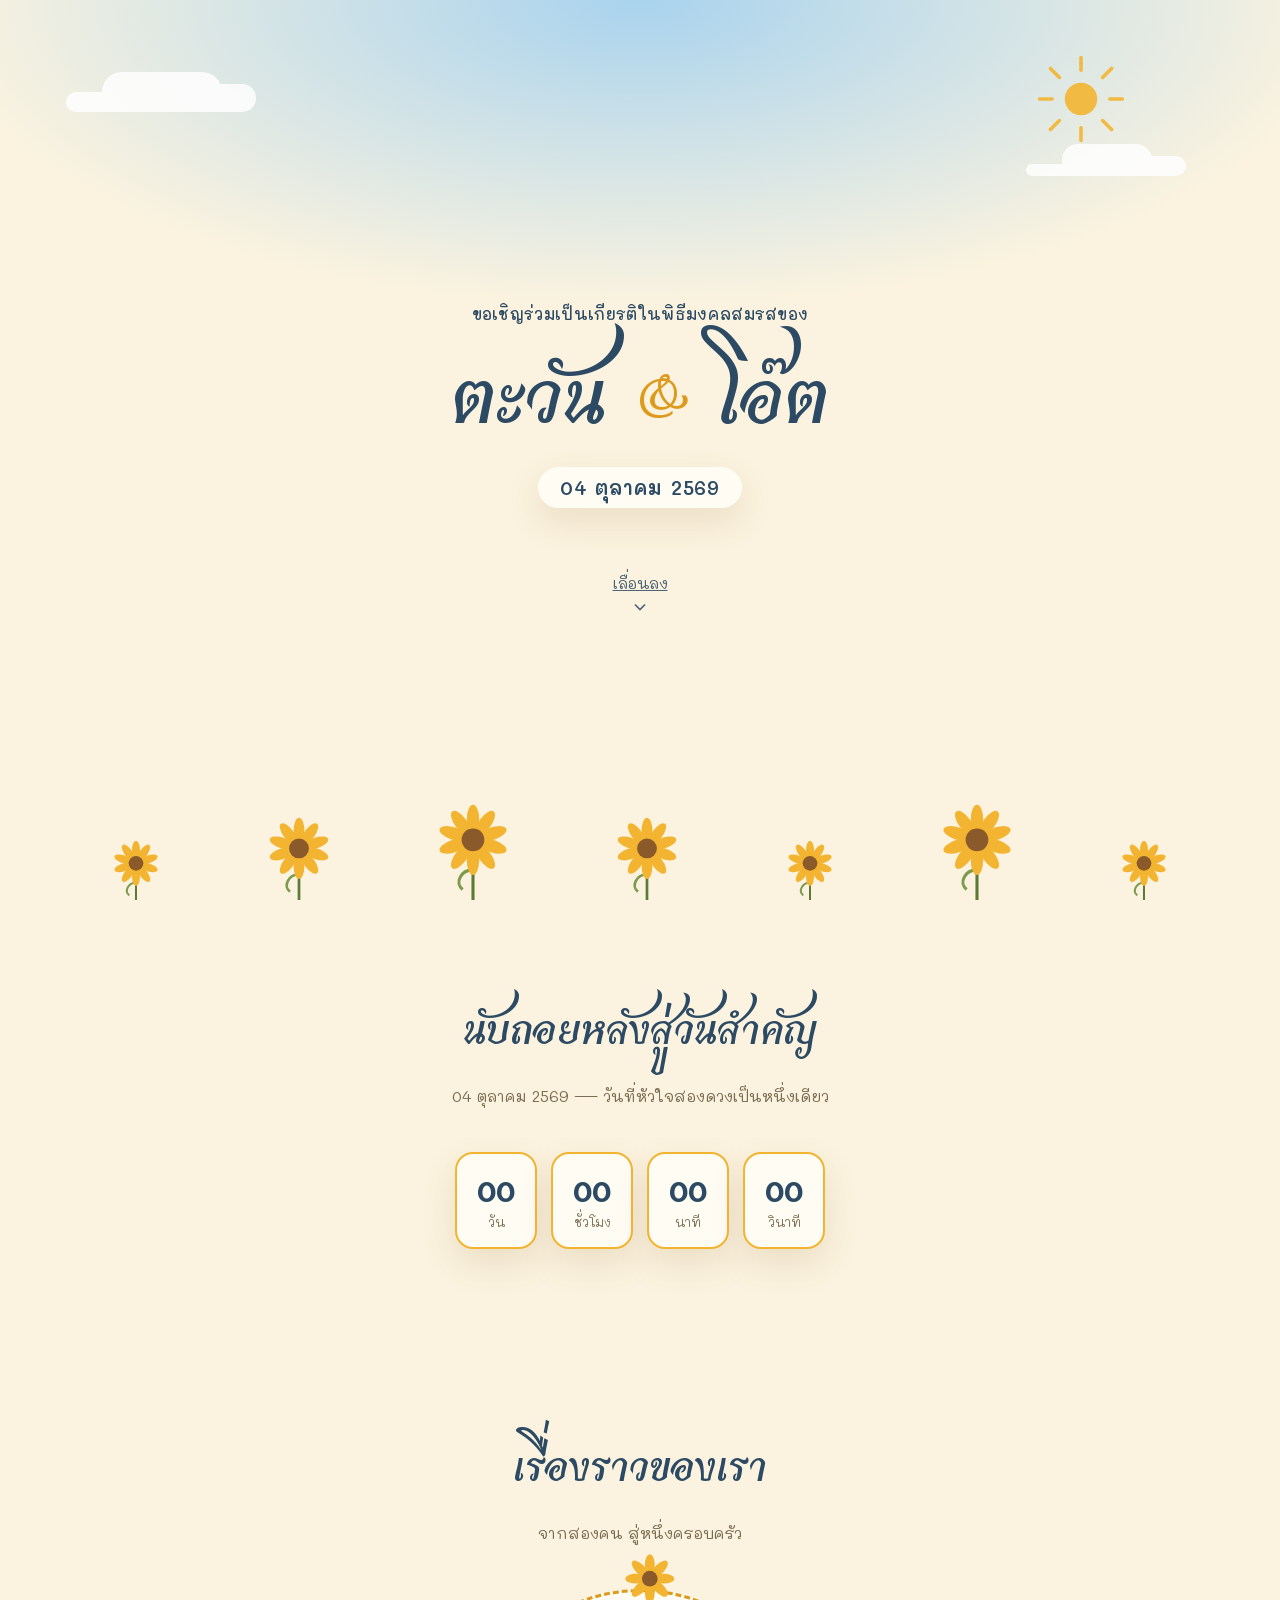
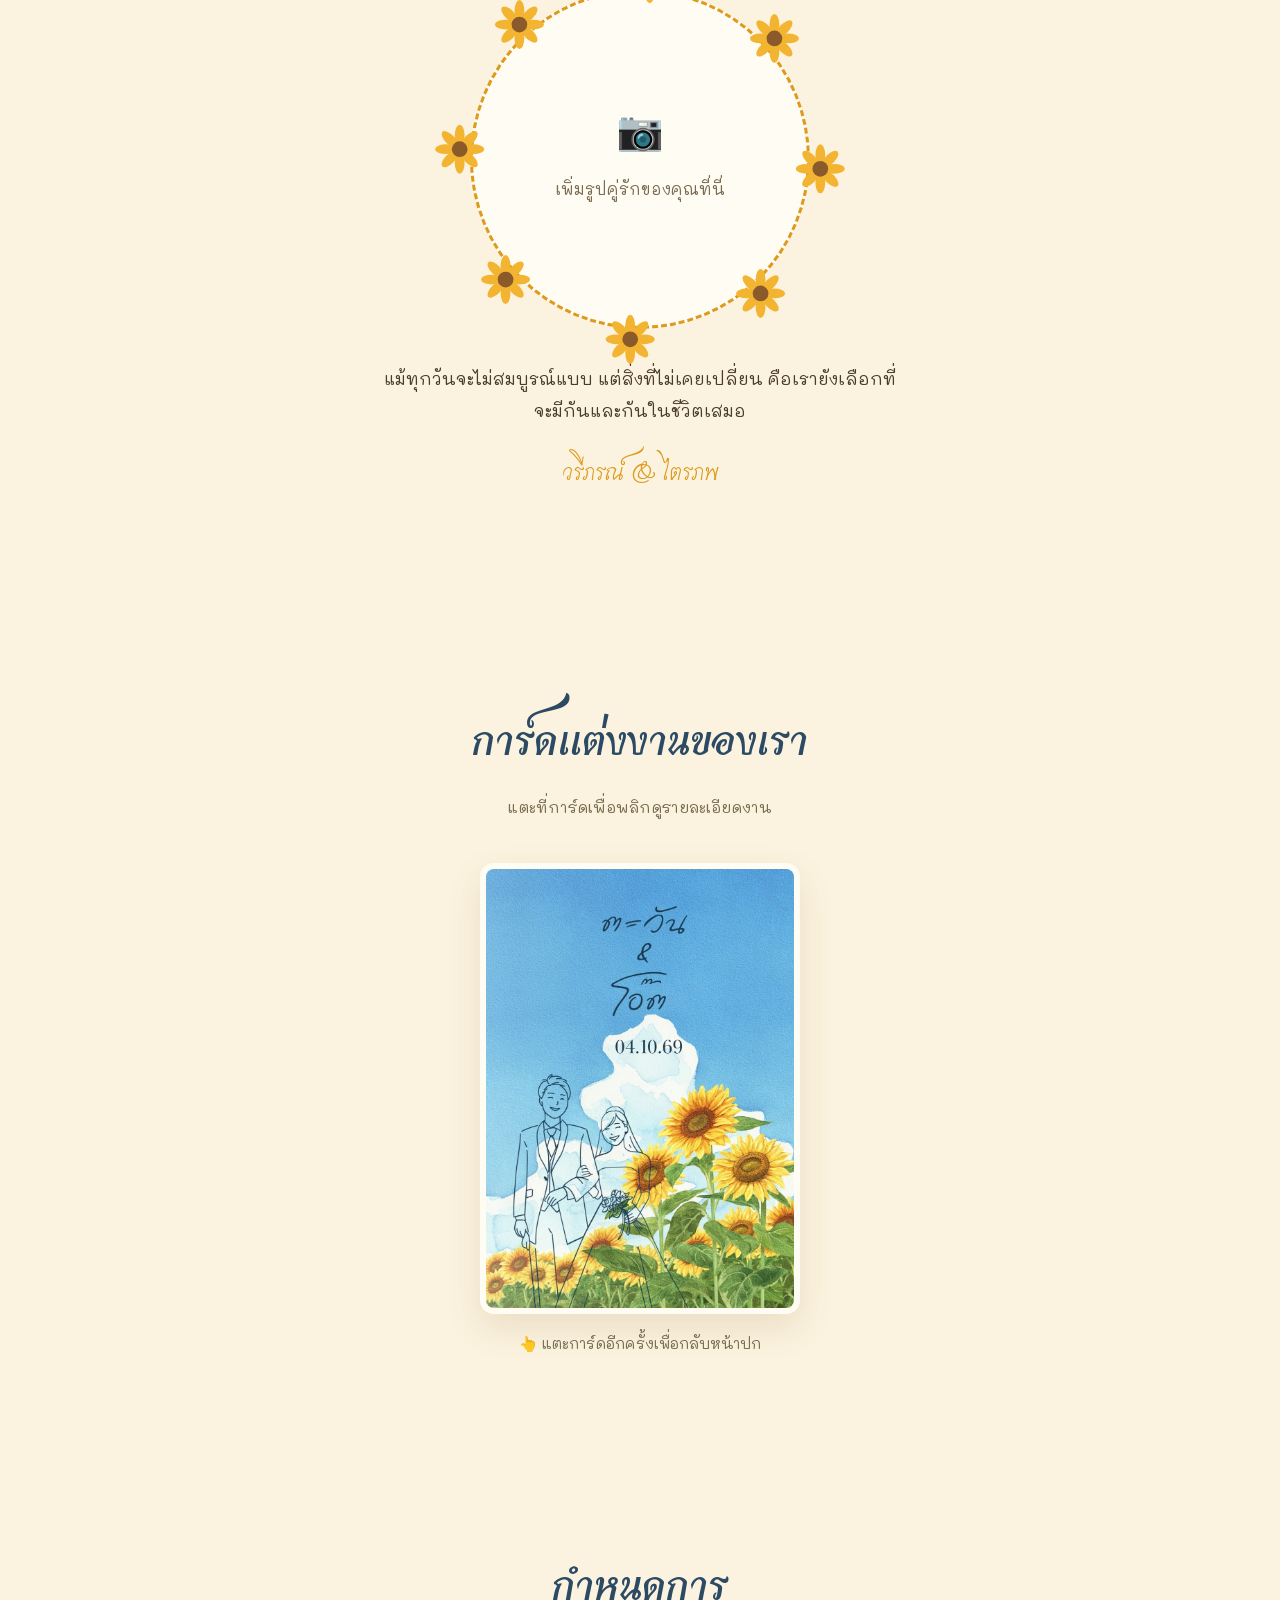
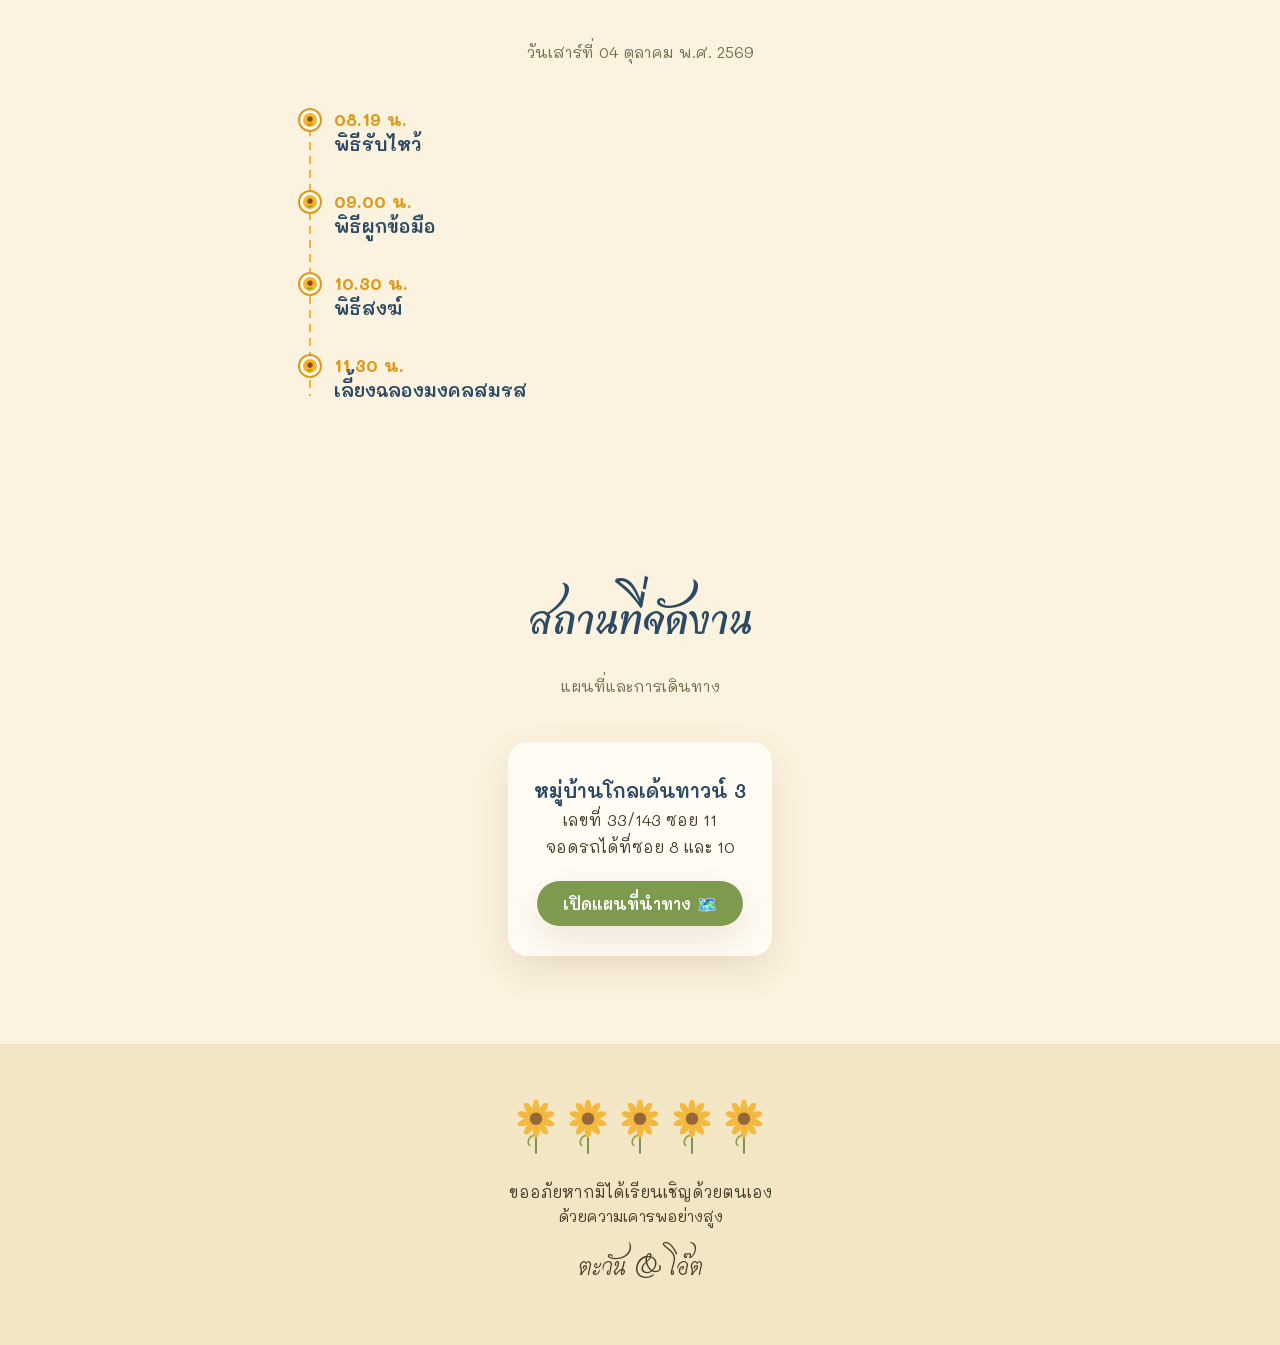
==== index.html @ 19264692 "feat: Rename file to index." ====
<!DOCTYPE html>
<html lang="th" data-theme="light">
<head>
<meta charset="UTF-8">
<meta name="viewport" content="width=device-width, initial-scale=1, viewport-fit=cover">
<title>ตะวัน &amp; โอ๊ต — 04.10.2569</title>
<link rel="preconnect" href="https://fonts.googleapis.com">
<link rel="preconnect" href="https://fonts.gstatic.com" crossorigin>
<link href="https://fonts.googleapis.com/css2?family=Charmonman:wght@400;700&family=Mali:wght@300;400;500;600;700&display=swap" rel="stylesheet">
<style>
  :root{
    --cream:#FBF3DF;
    --cream-deep:#F3E6C4;
    --cream-card:#FFFCF4;
    --sun:#F3B531;
    --sun-deep:#DD9A1C;
    --sun-center:#8B5A2B;
    --leaf:#7E9A4E;
    --leaf-deep:#5C7A37;
    --sky:#A9D3EE;
    --sky-deep:#7FB8E0;
    --navy:#2C4A63;
    --text:#4A3D28;
    --text-soft:#7A6C51;
    --shadow: 0 14px 34px rgba(139,90,43,0.14);
    box-sizing:border-box;
    padding-top: env(safe-area-inset-top, 0px);
    padding-bottom: env(safe-area-inset-bottom, 0px);
  }
  *,*::before,*::after{box-sizing:inherit;}
  html{scroll-behavior:smooth; scroll-padding-top: env(safe-area-inset-top, 0px);}
  html, body{height:100%;}
  body{
    margin:0;
    background:var(--cream);
    color:var(--text);
    font-family:'Mali', sans-serif;
    font-weight:400;
    overflow-x:hidden;
    -webkit-font-smoothing:antialiased;
  }
  svg {
    overflow: visible;
  }
  h1,h2{
    font-family:'Charmonman', cursive;
    font-weight:700;
    color:var(--navy);
    margin:0;
  }
  img{max-width:100%; display:block;}
  section{position:relative; padding: 88px 20px; max-width:720px; margin:0 auto;}
  .section-title{
    text-align:center;
    font-size:clamp(2.1rem, 6vw, 2.9rem);
    margin-bottom:10px;
  }
  .section-sub{
    text-align:center;
    color:var(--text-soft);
    font-size:0.98rem;
    margin:0 0 46px;
  }

  /* ---------- decorative petals ---------- */
  .petals-layer{position:fixed; inset:0; pointer-events:none; z-index:30; overflow:hidden;}
  .petal{
    position:absolute; top:-30px; will-change:transform,opacity;
    animation-name:fall; animation-timing-function:linear; animation-iteration-count:1;
    opacity:0.9;
  }
  @keyframes fall{
    to{ transform: translateY(112vh) translateX(var(--drift,20px)) rotate(var(--spin,180deg)); opacity:0.15; }
  }

  /* ---------- hero ---------- */
  .hero{
    position:relative;
    min-height:100svh;
    display:flex; flex-direction:column; align-items:center; justify-content:center;
    text-align:center;
    overflow:hidden;
    padding: calc(60px + env(safe-area-inset-top,0px)) 24px 40px;
    background:
      radial-gradient(ellipse 90% 55% at 50% 0%, var(--sky) 0%, rgba(169,211,238,0) 62%),
      var(--cream);
  }
  .cloud{
    position:absolute; background:#fff; border-radius:100px; opacity:0.85; filter:blur(0.5px);
    box-shadow: 40px 6px 0 -6px #fff, -46px 10px 0 -10px #fff;
  }
  .cloud1{ width:120px; height:40px; top:8%; left:8%; animation:drift 46s linear infinite; }
  .cloud2{ width:90px; height:32px; top:16%; right:10%; animation:drift 60s linear infinite reverse; }
  @keyframes drift{
    from{ transform: translateX(-10vw); }
    to{ transform: translateX(10vw); }
  }
  .sun{
    position:absolute; top:6%; right:12%; width:90px; height:90px;
    animation: spin 40s linear infinite;
    opacity:0.9;
  }
  @keyframes spin{ to{ transform:rotate(360deg); } }
  .bee{
    position:absolute; font-size:26px; left:-40px; top:38%;
    animation: fly 13s ease-in-out infinite;
    filter: drop-shadow(0 3px 4px rgba(0,0,0,0.15));
  }
  @keyframes fly{
    0%{ transform: translate(0,0) rotate(0deg); opacity:0; }
    6%{ opacity:1; }
    25%{ transform: translate(28vw,-18px) rotate(8deg); }
    50%{ transform: translate(55vw,10px) rotate(-6deg); }
    75%{ transform: translate(80vw,-14px) rotate(6deg); }
    94%{ opacity:1; }
    100%{ transform: translate(120vw,0) rotate(0deg); opacity:0; }
  }
  .hero-content{ position:relative; z-index:2; }
  .hero-eyebrow{
    font-size:1rem; color:var(--navy); letter-spacing:0.02em; margin:0 0 32px;
    font-weight:500;
  }
  .hero-names{
    font-size:clamp(3rem, 13vw, 5.4rem);
    line-height:1.05;
    display:flex; align-items:center; justify-content:center; gap:0.35em; flex-wrap:wrap;
  }
  .hero-names .amp{
    font-size:0.62em; color:var(--sun-deep); transform:translateY(-2px);
  }
  .hero-date{
    margin-top:20px; font-size:1.2rem; color:var(--navy);
    font-weight:600; letter-spacing:0.04em;
    background:var(--cream-card); padding:8px 22px; border-radius:40px;
    display:inline-block; box-shadow:var(--shadow);
  }
  .sunflower-row{
    position:absolute; left:0; right:0; bottom:-6px;
    display:flex; justify-content:space-evenly; align-items:flex-end;
    height:120px; z-index:1; pointer-events:none;
  }
  .sunflower-row svg{ width:54px; height:auto; transform-origin:bottom center; animation: sway 4.5s ease-in-out infinite; }
  .sunflower-row svg:nth-child(odd){ animation-delay:0.6s; width:40px; }
  .sunflower-row svg:nth-child(3n){ animation-delay:1.2s; width:62px; }
  @keyframes sway{
    0%,100%{ transform: rotate(-3deg); }
    50%{ transform: rotate(3deg); }
  }
  .scroll-cue{
    position:relative; z-index:2; margin-top:46px; background:none; border:none;
    color:var(--navy); font-family:'Mali'; font-size:0.95rem; cursor:pointer;
    display:flex; flex-direction:column; align-items:center; gap:4px; opacity:0.85;
  }
  .scroll-cue svg{ animation: bob 1.8s ease-in-out infinite; }
  @keyframes bob{ 0%,100%{ transform:translateY(0);} 50%{ transform:translateY(6px);} }

  /* ---------- reveal on scroll ---------- */
  .reveal{ opacity:0; transform:translateY(22px); transition:opacity 0.8s ease, transform 0.8s ease; }
  .reveal.visible{ opacity:1; transform:translateY(0); }

  /* ---------- countdown ---------- */
  .countdown-section{ text-align:center; }
  .countdown-grid{
    display:flex; justify-content:center; gap:14px; flex-wrap:wrap;
  }
  .count-box{
    background:var(--cream-card);
    border:2px solid var(--sun);
    border-radius:18px;
    width:82px; padding:16px 6px;
    box-shadow:var(--shadow);
  }
  .count-box span{
    display:block; font-size:1.9rem; font-weight:700; color:var(--navy); font-family:'Mali';
  }
  .count-box label{ font-size:0.78rem; color:var(--text-soft); }

  /* ---------- story / photo ---------- */
  .story-section{ text-align:center; }
  .photo-frame{
    position:relative; width:min(340px, 78vw); aspect-ratio:1/1; margin:0 auto 34px;
  }
  .photo-placeholder{
    width:100%; height:100%; border-radius:50%;
    background:var(--cream-card);
    border:3px dashed var(--sun-deep);
    display:flex; flex-direction:column; align-items:center; justify-content:center;
    color:var(--text-soft); gap:8px; overflow:hidden;
  }
  .photo-placeholder img{ width:100%; height:100%; object-fit:cover; border-radius:50%; }
  .placeholder-icon{ font-size:2.4rem; }
  .photo-wreath{ position:absolute; inset:-26px; width:calc(100% + 52px); height:calc(100% + 52px); pointer-events:none; }
  .story-text{ max-width:520px; margin:0 auto; line-height:1.9; color:var(--text); font-size:1.05rem; }
  .story-names{ margin-top:22px; font-family:'Charmonman'; font-size:1.6rem; color:var(--sun-deep); }

  /* ---------- wedding card flip ---------- */
  .card-section{ text-align:center; }
  .wedding-card{
    width:min(320px, 80vw); aspect-ratio:1078/1518; margin:0 auto; perspective:1400px; cursor:pointer;
  }
  .wedding-card:focus-visible .wedding-card-inner{ outline:3px solid var(--sun-deep); outline-offset:4px; }
  .wedding-card-inner{
    position:relative; width:100%; height:100%; transition:transform 0.9s cubic-bezier(.4,.2,.2,1);
    transform-style:preserve-3d; border-radius:14px; box-shadow:var(--shadow);
  }
  .wedding-card.flipped .wedding-card-inner{ transform:rotateY(180deg); }
  .wedding-card-face{
    position:absolute; inset:0; backface-visibility:hidden; border-radius:14px; overflow:hidden;
    border:6px solid var(--cream-card);
  }
  .wedding-card-face img{ width:100%; height:100%; object-fit:cover; }
  .wedding-card-face.back{ transform:rotateY(180deg); }
  .card-hint{ margin-top:20px; color:var(--text-soft); font-size:0.92rem; }

  /* ---------- schedule timeline ---------- */
  .timeline{
    position:relative; margin-top:10px;
    padding-left:34px;
  }
  .timeline::before{
    content:''; position:absolute; left:9px; top:6px; bottom:6px; width:2px;
    background:repeating-linear-gradient(to bottom, var(--sun) 0 8px, transparent 8px 14px);
  }
  .timeline-item{ position:relative; padding-bottom:34px; }
  .timeline-item:last-child{ padding-bottom:0; }
  .timeline-dot{
    position:absolute; left:-34px; top:2px; width:20px; height:20px; border-radius:50%;
    background:var(--sun); border:3px solid var(--cream-card); box-shadow:0 0 0 2px var(--sun-deep);
    display:flex; align-items:center; justify-content:center; font-size:11px;
  }
  .timeline-time{ font-weight:700; color:var(--sun-deep); font-size:1.05rem; }
  .timeline-label{ color:var(--navy); font-size:1.15rem; margin-top:2px; font-family:'Mali'; font-weight:600;}

  /* ---------- location ---------- */
  .location-section{ text-align:center; }
  .location-card{
    background:var(--cream-card); border-radius:20px; padding:30px 26px;
    box-shadow:var(--shadow); display:inline-block; max-width:100%;
  }
  .location-card p{ margin:6px 0; color:var(--text); }
  .location-card .village{ font-size:1.2rem; color:var(--navy); font-weight:600; }
  .map-btn{
    display:inline-flex; align-items:center; gap:8px; margin-top:18px;
    background:var(--leaf); color:#fff; text-decoration:none; font-family:'Mali'; font-weight:600;
    padding:12px 26px; border-radius:40px; box-shadow:var(--shadow); transition:transform 0.2s ease, background 0.2s ease;
  }
  .map-btn:hover{ background:var(--leaf-deep); transform:translateY(-2px); }

  /* ---------- footer ---------- */
  .footer{
    background:var(--cream-deep); text-align:center; padding: 60px 24px calc(46px + env(safe-area-inset-bottom,0px));
    position:relative; overflow:hidden;
  }
  .footer-row{ display:flex; justify-content:center; gap:18px; margin-bottom:26px; flex-wrap:wrap; }
  .footer-row svg{ width:34px; height:auto; opacity:0.9; }
  .footer p{ margin:4px 0; color:var(--text); }
  .footer-thanks{ color:var(--text-soft); font-size:0.95rem; }
  .footer-names{ font-family:'Charmonman'; font-size:1.8rem; color:var(--navy); margin-top:14px !important; }

  @media (prefers-reduced-motion: reduce){
    .cloud, .sun, .bee, .sunflower-row svg, .scroll-cue svg, .petal{ animation:none !important; }
    .reveal{ transition:none; }
  }

  @media (max-width:480px){
    section{ padding:64px 18px; }
    .timeline{ padding-left:28px; }
    .timeline-dot{ left:-28px; }
  }
</style>
</head>
<body>

<div class="petals-layer" id="petalsLayer" aria-hidden="true"></div>

<header class="hero" id="hero">
  <div class="cloud cloud1"></div>
  <div class="cloud cloud2"></div>
  <svg class="sun" viewBox="0 0 100 100" aria-hidden="true">
    <circle cx="50" cy="50" r="18" fill="#F3B531"/>
    <g stroke="#F3B531" stroke-width="4" stroke-linecap="round">
      <line x1="50" y1="4" x2="50" y2="18"/>
      <line x1="50" y1="82" x2="50" y2="96"/>
      <line x1="4" y1="50" x2="18" y2="50"/>
      <line x1="82" y1="50" x2="96" y2="50"/>
      <line x1="16" y1="16" x2="26" y2="26"/>
      <line x1="74" y1="74" x2="84" y2="84"/>
      <line x1="84" y1="16" x2="74" y2="26"/>
      <line x1="26" y1="74" x2="16" y2="84"/>
    </g>
  </svg>
  <div class="bee" aria-hidden="true">🐝</div>

  <div class="hero-content">
    <p class="hero-eyebrow">ขอเชิญร่วมเป็นเกียรติในพิธีมงคลสมรสของ</p>
    <h1 class="hero-names"><span>ตะวัน</span><span class="amp">&amp;</span><span>โอ๊ต</span></h1>
    <p class="hero-date">04 ตุลาคม 2569</p>
  </div>

  <div class="sunflower-row" aria-hidden="true" id="sunflowerRow"></div>

  <a href="#countdown" class="scroll-cue" aria-label="เลื่อนลงเพื่อดูเพิ่มเติม">
    <span>เลื่อนลง</span>
    <svg width="20" height="20" viewBox="0 0 24 24" fill="none" stroke="currentColor" stroke-width="2"><path d="M6 9l6 6 6-6"/></svg>
  </a>
</header>

<main>

  <section class="countdown-section reveal" id="countdown">
    <h2 class="section-title">นับถอยหลังสู่วันสำคัญ</h2>
    <p class="section-sub">04 ตุลาคม 2569 — วันที่หัวใจสองดวงเป็นหนึ่งเดียว</p>
    <div class="countdown-grid">
      <div class="count-box"><span id="cd-days">00</span><label>วัน</label></div>
      <div class="count-box"><span id="cd-hours">00</span><label>ชั่วโมง</label></div>
      <div class="count-box"><span id="cd-mins">00</span><label>นาที</label></div>
      <div class="count-box"><span id="cd-secs">00</span><label>วินาที</label></div>
    </div>
  </section>

  <section class="story-section reveal" id="story">
    <h2 class="section-title">เรื่องราวของเรา</h2>
    <p class="section-sub">จากสองคน สู่หนึ่งครอบครัว</p>
    <div class="photo-frame">
      <div class="photo-placeholder" id="couplePhoto">
        <!-- ผู้ใช้: แทนที่ div นี้ด้วยรูปคู่รักของคุณ เช่น <img src="รูปของคุณ.jpg" alt="..."> -->
        <span class="placeholder-icon">📷</span>
        <p>เพิ่มรูปคู่รักของคุณที่นี่</p>
      </div>
      <svg class="photo-wreath" viewBox="0 0 200 200" aria-hidden="true">
        <g id="wreathFlowers"></g>
      </svg>
    </div>
    <p class="story-text">
      แม้ทุกวันจะไม่สมบูรณ์แบบ แต่สิ่งที่ไม่เคยเปลี่ยน คือเรายังเลือกที่จะมีกันและกันในชีวิตเสมอ
    </p>
    <p class="story-names">วรีภรณ์ &amp; ไตรภพ</p>
  </section>

  <section class="card-section reveal" id="invite-card">
    <h2 class="section-title">การ์ดแต่งงานของเรา</h2>
    <p class="section-sub">แตะที่การ์ดเพื่อพลิกดูรายละเอียดงาน</p>
    <div class="wedding-card" id="weddingCard" tabindex="0" role="button" aria-pressed="false" aria-label="แตะเพื่อพลิกดูรายละเอียดการ์ดแต่งงาน">
      <div class="wedding-card-inner">
        <div class="wedding-card-face front">
          <img src="[data-uri]" alt="ภาพปกการ์ดแต่งงาน ตะวันและโอ๊ต ท่ามกลางทุ่งทานตะวัน">
        </div>
        <div class="wedding-card-face back">
          <img src="[data-uri]" alt="รายละเอียดกำหนดการและสถานที่จัดงานแต่งงาน">
        </div>
      </div>
    </div>
    <p class="card-hint">👆 แตะการ์ดอีกครั้งเพื่อกลับหน้าปก</p>
  </section>

  <section class="schedule-section reveal" id="schedule">
    <h2 class="section-title">กำหนดการ</h2>
    <p class="section-sub">วันเสาร์ที่ 04 ตุลาคม พ.ศ. 2569</p>
    <div class="timeline">
      <div class="timeline-item">
        <div class="timeline-dot">🌻</div>
        <div class="timeline-time">08.19 น.</div>
        <div class="timeline-label">พิธีรับไหว้</div>
      </div>
      <div class="timeline-item">
        <div class="timeline-dot">🌻</div>
        <div class="timeline-time">09.00 น.</div>
        <div class="timeline-label">พิธีผูกข้อมือ</div>
      </div>
      <div class="timeline-item">
        <div class="timeline-dot">🌻</div>
        <div class="timeline-time">10.30 น.</div>
        <div class="timeline-label">พิธีสงฆ์</div>
      </div>
      <div class="timeline-item">
        <div class="timeline-dot">🌻</div>
        <div class="timeline-time">11.30 น.</div>
        <div class="timeline-label">เลี้ยงฉลองมงคลสมรส</div>
      </div>
    </div>
  </section>

  <section class="location-section reveal" id="location">
    <h2 class="section-title">สถานที่จัดงาน</h2>
    <p class="section-sub">แผนที่และการเดินทาง</p>
    <div class="location-card">
      <p class="village">หมู่บ้านโกลเด้นทาวน์ 3</p>
      <p>เลขที่ 33/143 ซอย 11</p>
      <p>จอดรถได้ที่ซอย 8 และ 10</p>
      <a class="map-btn" href="https://www.google.com/maps/search/?api=1&query=%E0%B8%AB%E0%B8%A1%E0%B8%B9%E0%B9%88%E0%B8%9A%E0%B9%89%E0%B8%B2%E0%B8%99%E0%B9%82%E0%B8%81%E0%B8%A5%E0%B9%80%E0%B8%94%E0%B9%89%E0%B8%99%E0%B8%97%E0%B8%B2%E0%B8%A7%E0%B8%99%E0%B9%8C%203" target="_blank" rel="noopener">
        เปิดแผนที่นำทาง 🗺️
      </a>
    </div>
  </section>

</main>

<footer class="footer">
  <div class="footer-row" id="footerFlowers"></div>
  <p>ขออภัยหากมิได้เรียนเชิญด้วยตนเอง</p>
  <p class="footer-thanks">ด้วยความเคารพอย่างสูง</p>
  <p class="footer-names">ตะวัน &amp; โอ๊ต</p>
</footer>

<script>
(function(){
  // ---- small reusable sunflower SVG markup ----
  function sunflowerSVG(){
    return '<svg viewBox="0 0 60 90" xmlns="http://www.w3.org/2000/svg">'+
      '<line x1="30" y1="40" x2="30" y2="88" stroke="#5C7A37" stroke-width="3"/>'+
      '<path d="M30 55 C 18 55, 12 68, 20 74" stroke="#7E9A4E" stroke-width="3" fill="none"/>'+
      '<g transform="translate(30,26)">'+
        Array.from({length:10}).map(function(_,i){
          var angle = i*36;
          return '<ellipse cx="0" cy="-20" rx="6" ry="14" fill="#F3B531" transform="rotate('+angle+')"/>';
        }).join('')+
        '<circle r="11" fill="#8B5A2B"/>'+
      '</g>'+
    '</svg>';
  }

  var row = document.getElementById('sunflowerRow');
  for(var i=0;i<7;i++){ row.insertAdjacentHTML('beforeend', sunflowerSVG()); }

  var wreath = document.getElementById('wreathFlowers');
  var wreathHTML = '';
  var count = 8;
  for(var w=0; w<count; w++){
    var ang = (360/count)*w;
    var rad = ang * Math.PI/180;
    var x = 100 + Math.cos(rad)*92;
    var y = 100 + Math.sin(rad)*92;
    wreathHTML += '<g transform="translate('+x+','+y+') rotate('+ang+') scale(0.5)">'+
      '<g transform="translate(0,10)">'+
      Array.from({length:8}).map(function(_,i){
        var a2 = i*45;
        return '<ellipse cx="0" cy="-14" rx="5" ry="11" fill="#F3B531" transform="rotate('+a2+')"/>';
      }).join('')+
      '<circle r="8" fill="#8B5A2B"/>'+
      '</g></g>';
  }
  wreath.innerHTML = wreathHTML;

  var footerFlowers = document.getElementById('footerFlowers');
  for(var f=0; f<5; f++){ footerFlowers.insertAdjacentHTML('beforeend', sunflowerSVG()); }

  // ---- countdown ----
  var target = new Date('2026-10-04T08:19:00+07:00').getTime();
  function updateCountdown(){
    var now = Date.now();
    var diff = Math.max(0, target - now);
    var d = Math.floor(diff/86400000);
    var h = Math.floor((diff%86400000)/3600000);
    var m = Math.floor((diff%3600000)/60000);
    var s = Math.floor((diff%60000)/1000);
    var pad = function(n){ return String(n).padStart(2,'0'); };
    var elD = document.getElementById('cd-days');
    var elH = document.getElementById('cd-hours');
    var elM = document.getElementById('cd-mins');
    var elS = document.getElementById('cd-secs');
    if(elD){ elD.textContent = pad(d); elH.textContent = pad(h); elM.textContent = pad(m); elS.textContent = pad(s); }
  }
  updateCountdown();
  setInterval(updateCountdown, 1000);

  // ---- card flip ----
  var card = document.getElementById('weddingCard');
  function toggleCard(){
    var flipped = card.classList.toggle('flipped');
    card.setAttribute('aria-pressed', flipped ? 'true' : 'false');
  }
  card.addEventListener('click', toggleCard);
  card.addEventListener('keydown', function(e){
    if(e.key === 'Enter' || e.key === ' '){ e.preventDefault(); toggleCard(); }
  });

  // ---- falling petals (cute ambient animation, capped count) ----
  var prefersReduced = window.matchMedia && window.matchMedia('(prefers-reduced-motion: reduce)').matches;
  if(!prefersReduced){
    var layer = document.getElementById('petalsLayer');
    var colors = ['#F3B531','#F6C862','#E8A93A'];
    function spawnPetal(){
      if(layer.children.length > 16) return;
      var petal = document.createElement('div');
      petal.className = 'petal';
      var size = 8 + Math.random()*7;
      petal.style.width = size+'px';
      petal.style.height = (size*0.7)+'px';
      petal.style.left = (Math.random()*100)+'vw';
      petal.style.background = colors[Math.floor(Math.random()*colors.length)];
      petal.style.borderRadius = '60% 40% 60% 40%';
      var duration = 9 + Math.random()*7;
      petal.style.animationDuration = duration+'s';
      petal.style.setProperty('--drift', (Math.random()*80-40)+'px');
      petal.style.setProperty('--spin', (Math.random()*360)+'deg');
      layer.appendChild(petal);
      setTimeout(function(){ petal.remove(); }, duration*1000+200);
    }
    setInterval(spawnPetal, 1400);
    spawnPetal();
  }

  // ---- scroll reveal ----
  var revealEls = document.querySelectorAll('.reveal');
  if('IntersectionObserver' in window){
    var io = new IntersectionObserver(function(entries){
      entries.forEach(function(entry){
        if(entry.isIntersecting){
          entry.target.classList.add('visible');
          io.unobserve(entry.target);
        }
      });
    }, { threshold: 0.15 });
    revealEls.forEach(function(el){ io.observe(el); });
  } else {
    revealEls.forEach(function(el){ el.classList.add('visible'); });
  }
})();
</script>
</body>
</html>
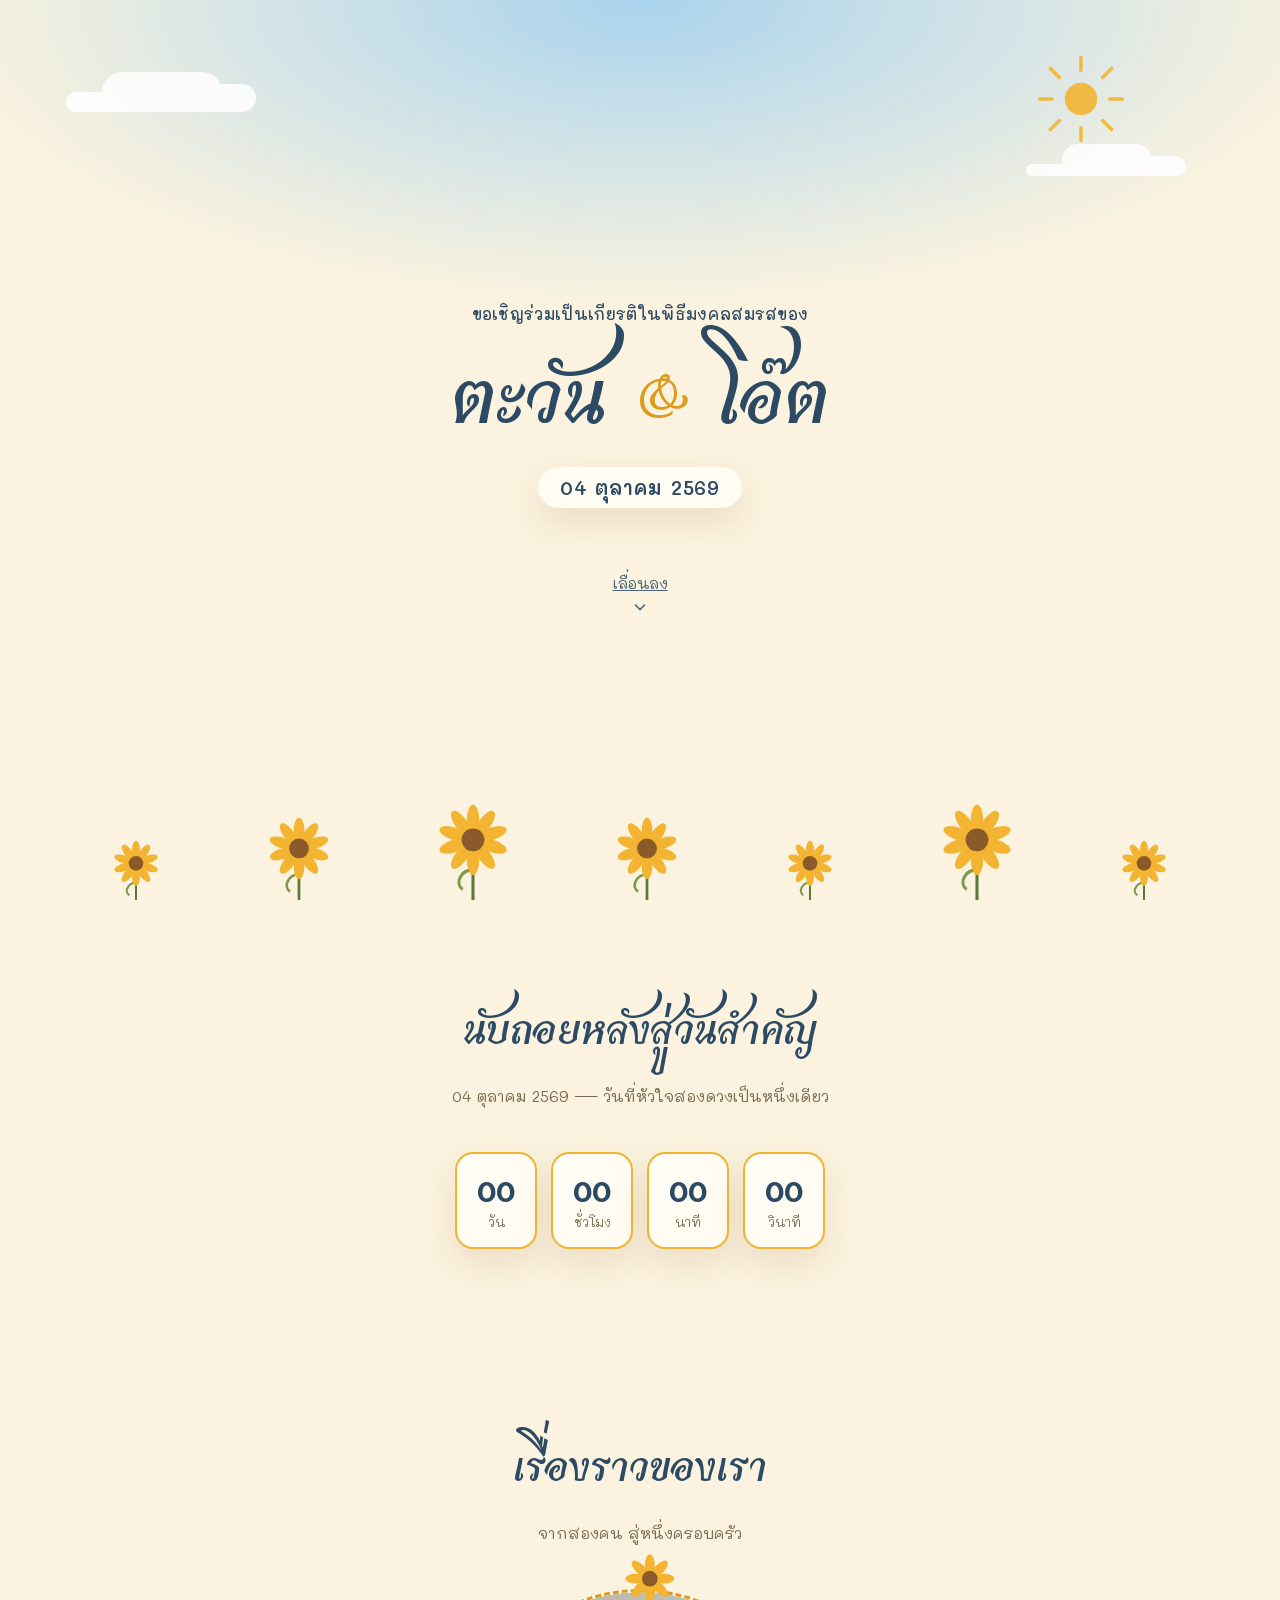
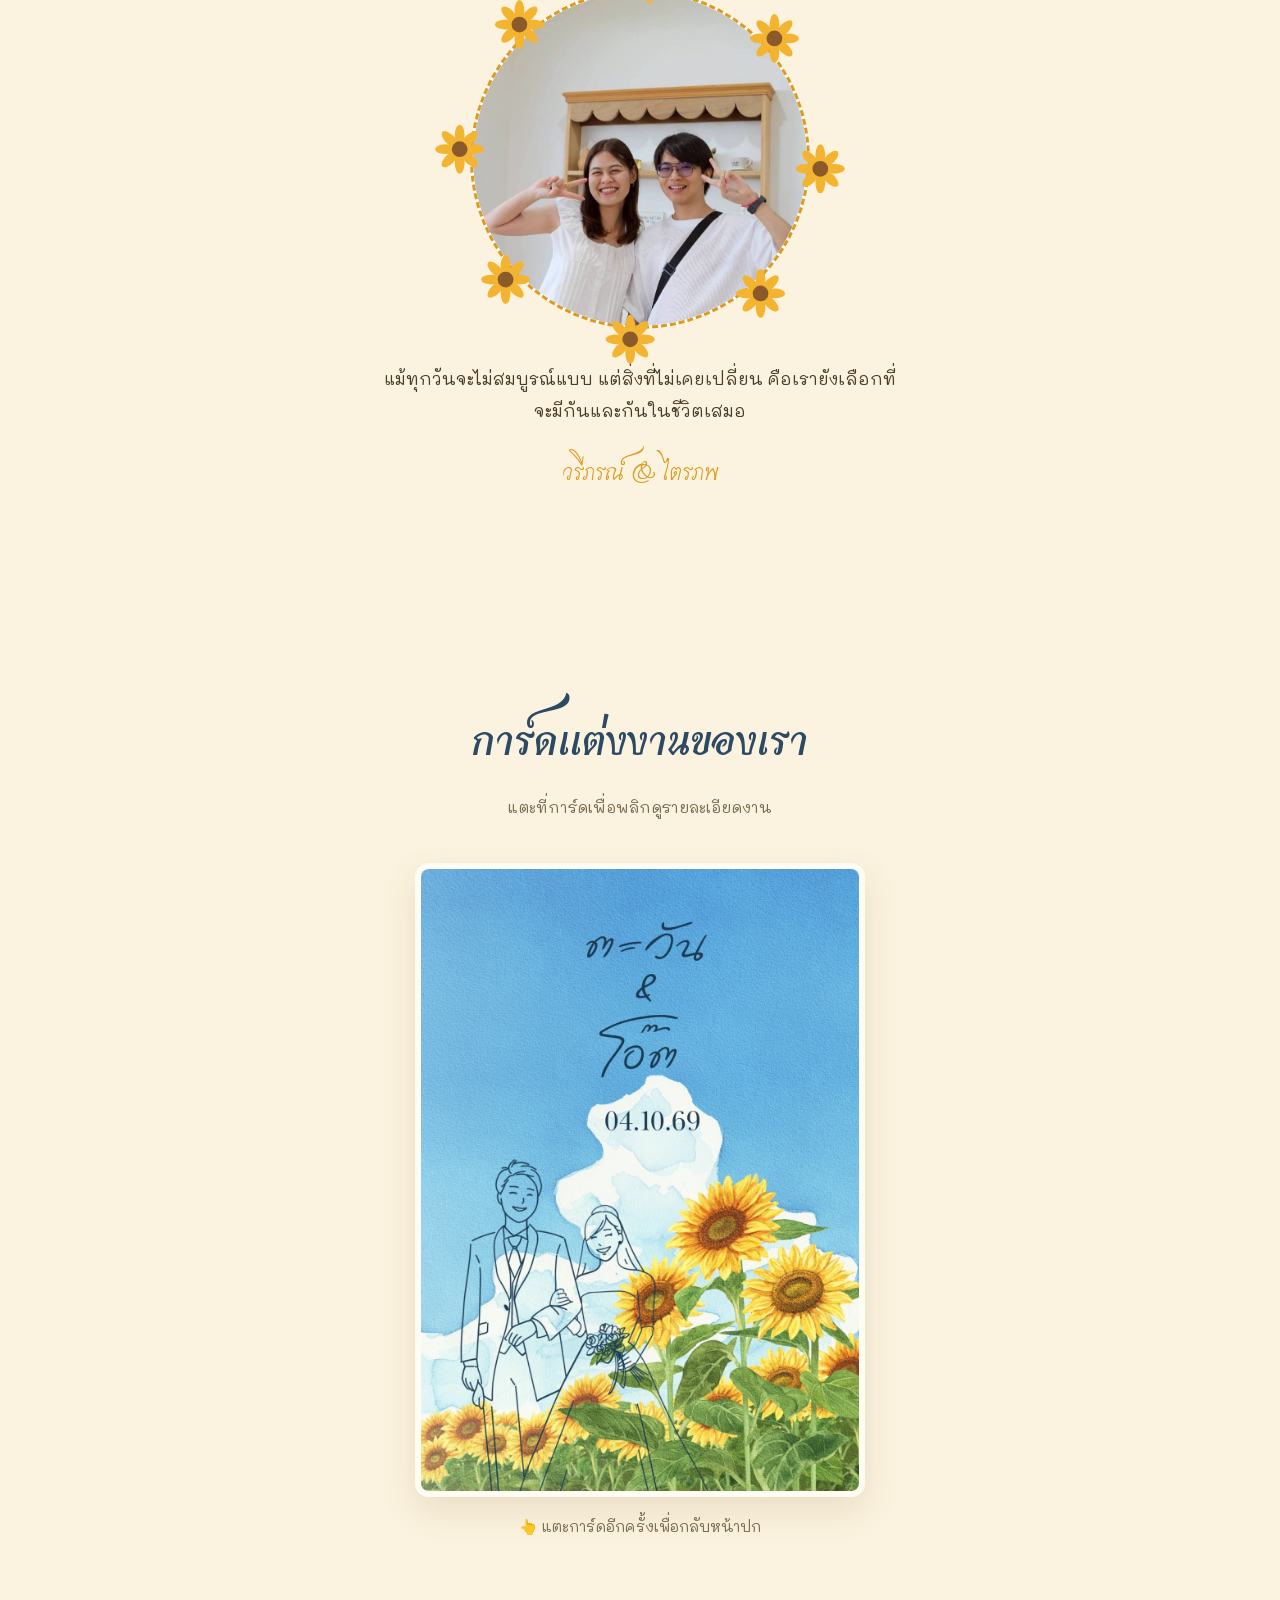
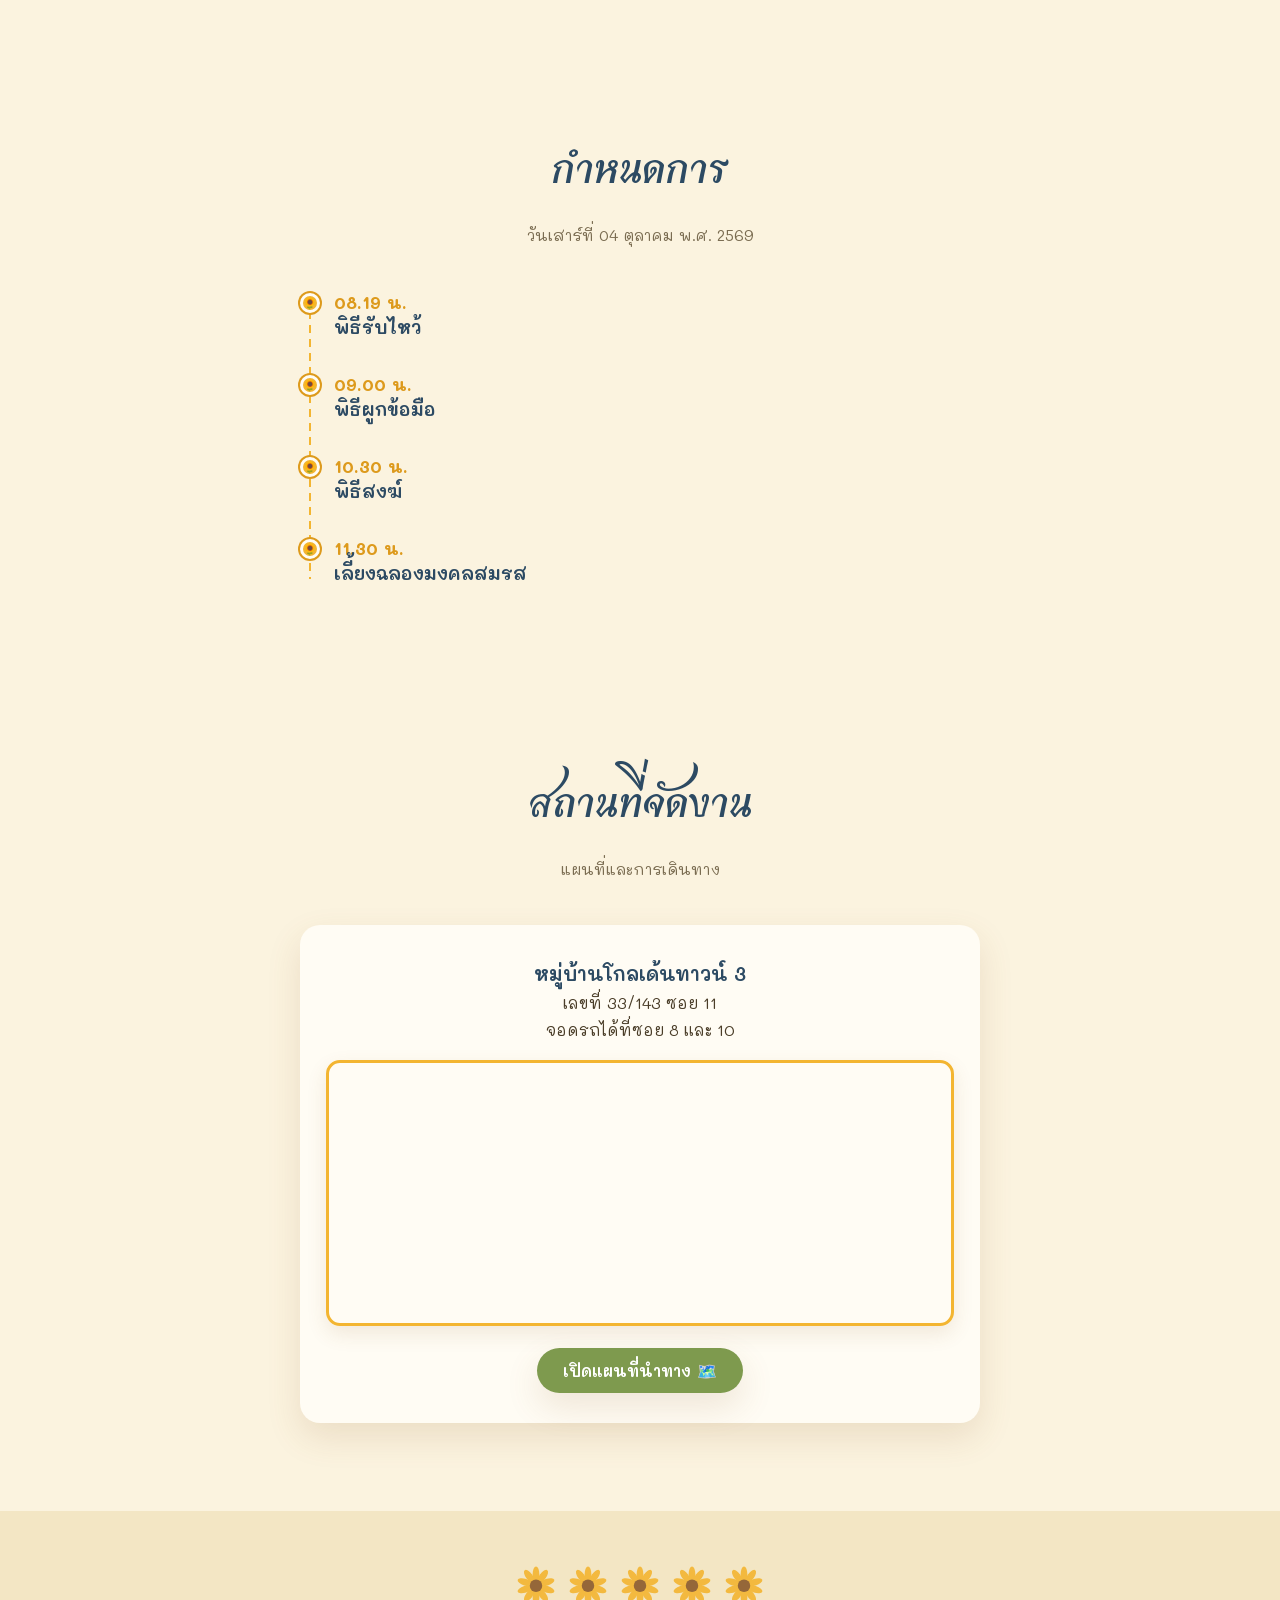
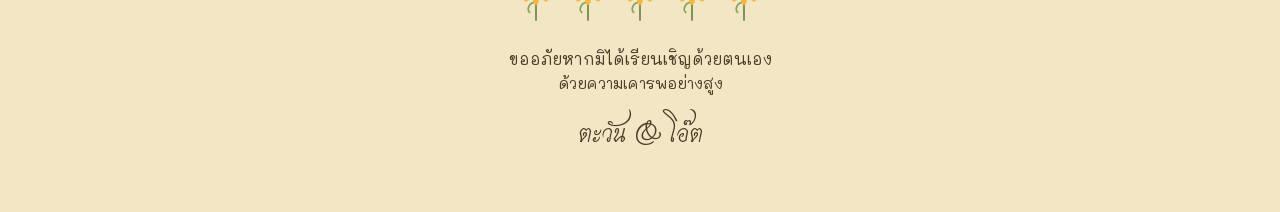
==== commit 34964c2e: "feat: Add image assets." ====
--- a/index.html
+++ b/index.html
@@ -196,7 +196,7 @@
   /* ---------- wedding card flip ---------- */
   .card-section{ text-align:center; }
   .wedding-card{
-    width:min(320px, 80vw); aspect-ratio:1078/1518; margin:0 auto; perspective:1400px; cursor:pointer;
+    width:min(450px, 80vw); aspect-ratio:1078/1518; margin:0 auto; perspective:1400px; cursor:pointer;
   }
   .wedding-card:focus-visible .wedding-card-inner{ outline:3px solid var(--sun-deep); outline-offset:4px; }
   .wedding-card-inner{
@@ -236,9 +236,15 @@
   .location-card{
     background:var(--cream-card); border-radius:20px; padding:30px 26px;
     box-shadow:var(--shadow); display:inline-block; max-width:100%;
+    width: 100%;
   }
   .location-card p{ margin:6px 0; color:var(--text); }
   .location-card .village{ font-size:1.2rem; color:var(--navy); font-weight:600; }
+  .map-embed{
+    margin:20px 0 4px; border-radius:14px; overflow:hidden; border:3px solid var(--sun);
+    box-shadow:0 8px 20px rgba(139,90,43,0.12);
+  }
+  .map-embed iframe{ display:block; }
   .map-btn{
     display:inline-flex; align-items:center; gap:8px; margin-top:18px;
     background:var(--leaf); color:#fff; text-decoration:none; font-family:'Mali'; font-weight:600;
@@ -324,8 +330,9 @@
     <div class="photo-frame">
       <div class="photo-placeholder" id="couplePhoto">
         <!-- ผู้ใช้: แทนที่ div นี้ด้วยรูปคู่รักของคุณ เช่น <img src="รูปของคุณ.jpg" alt="..."> -->
-        <span class="placeholder-icon">📷</span>
-        <p>เพิ่มรูปคู่รักของคุณที่นี่</p>
+        <!-- <span class="placeholder-icon">📷</span>
+        <p>เพิ่มรูปคู่รักของคุณที่นี่</p> -->
+        <img src="assets/images/01-couple.jpg" alt="รูปคู่รัก ตะวันและโอ๊ต">
       </div>
       <svg class="photo-wreath" viewBox="0 0 200 200" aria-hidden="true">
         <g id="wreathFlowers"></g>
@@ -343,10 +350,9 @@
     <div class="wedding-card" id="weddingCard" tabindex="0" role="button" aria-pressed="false" aria-label="แตะเพื่อพลิกดูรายละเอียดการ์ดแต่งงาน">
       <div class="wedding-card-inner">
         <div class="wedding-card-face front">
-          <img src="[data-uri]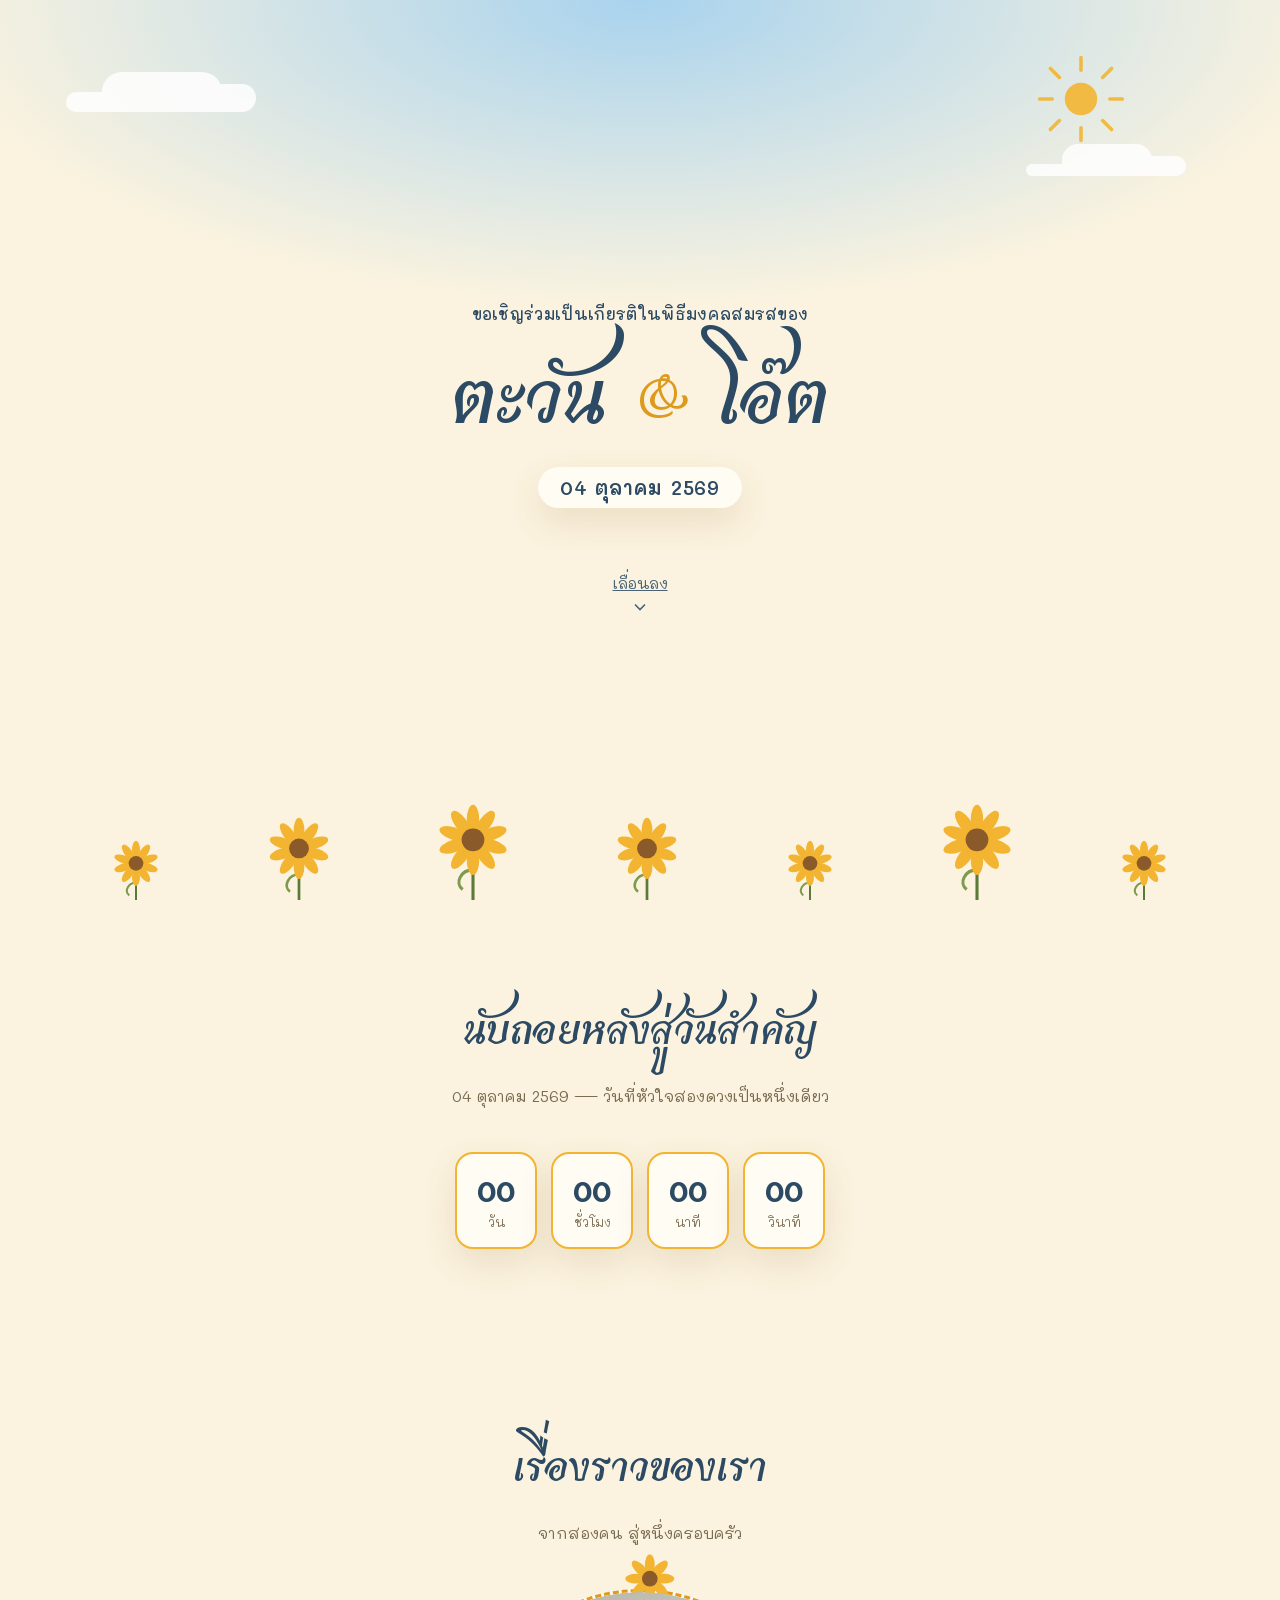
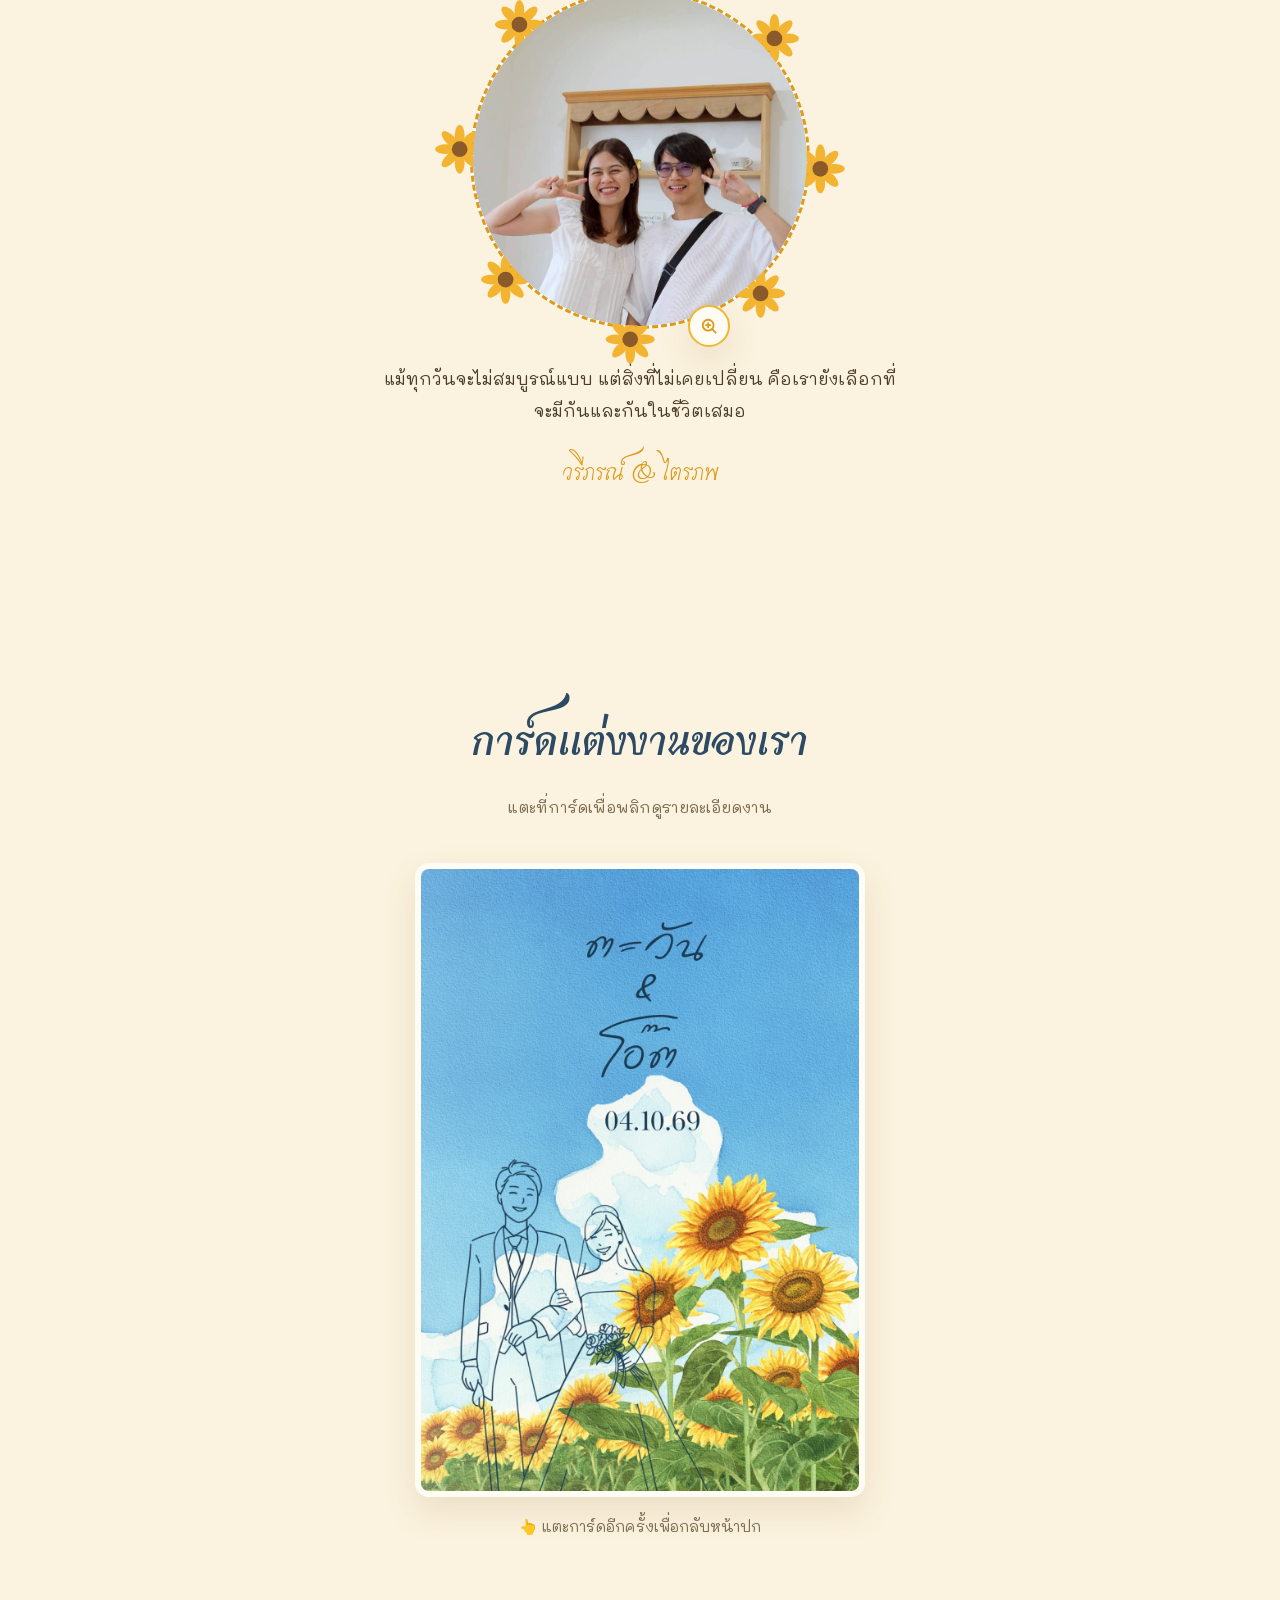
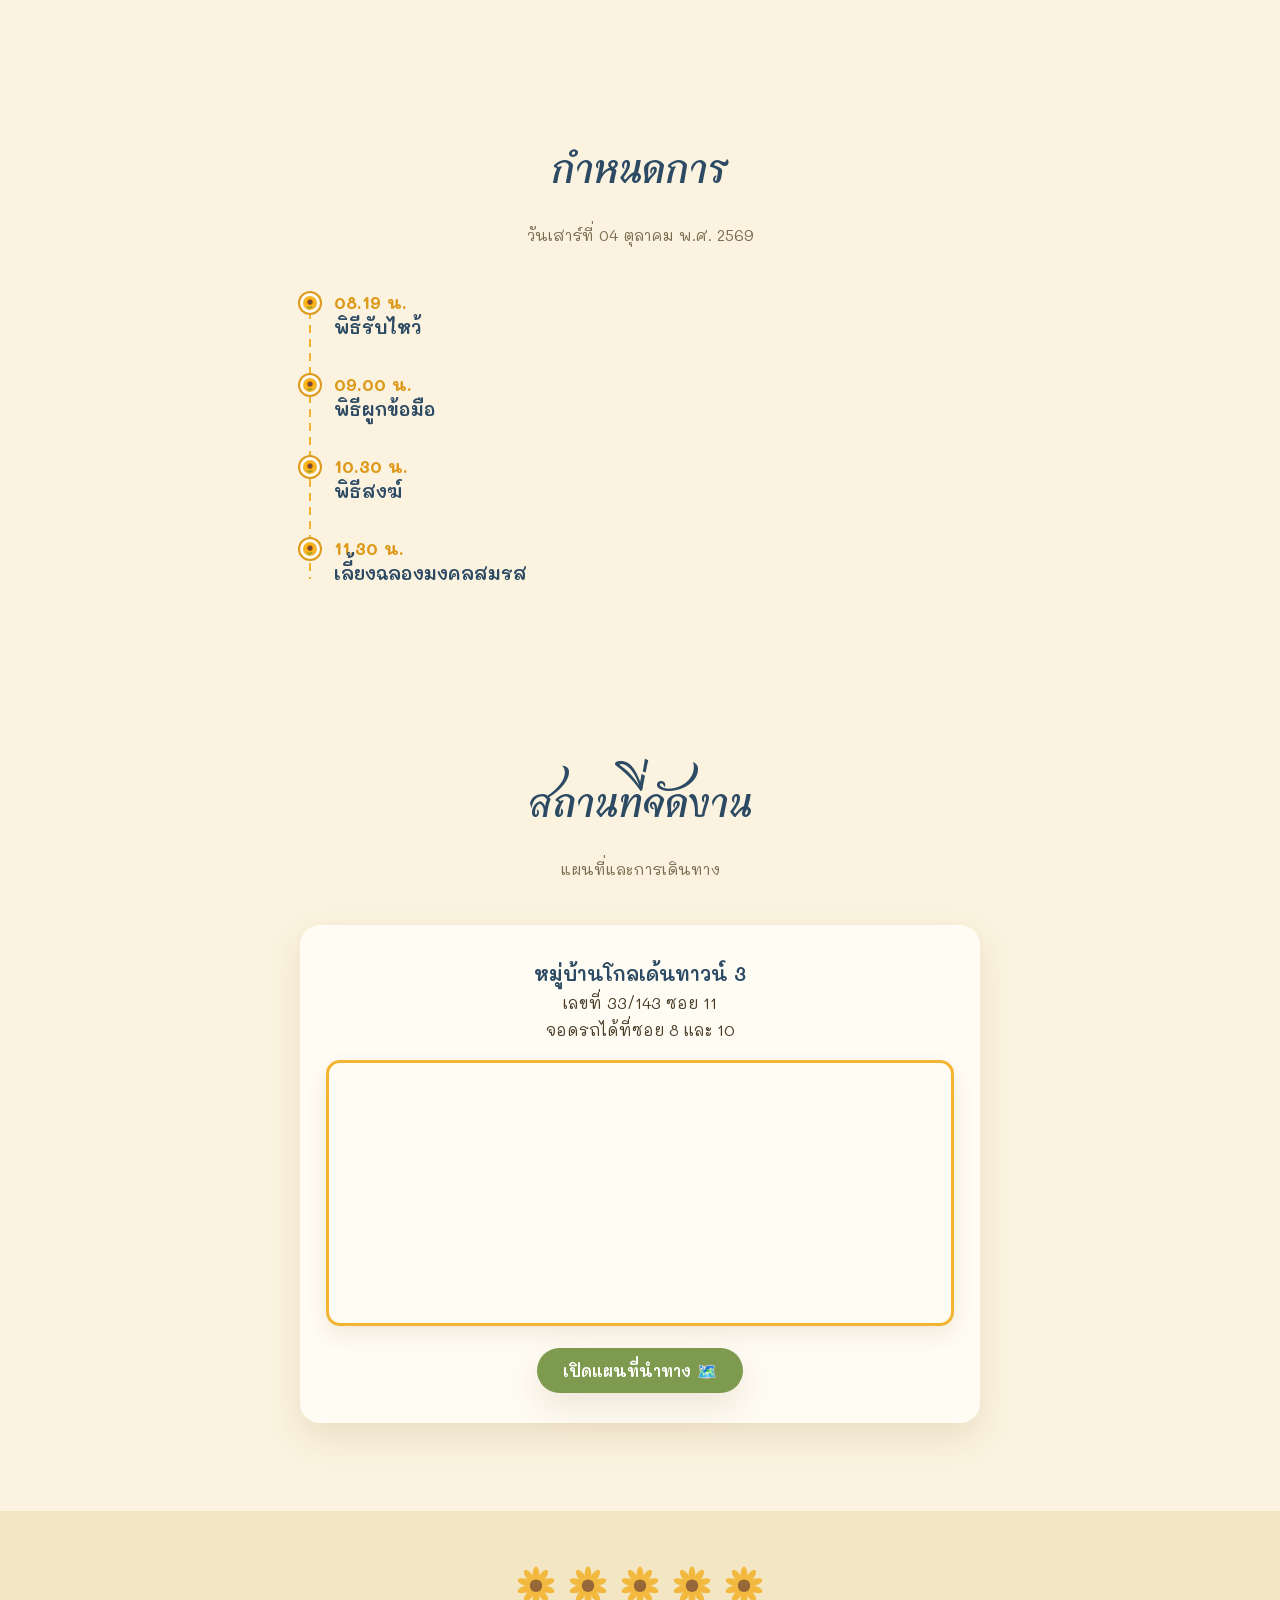
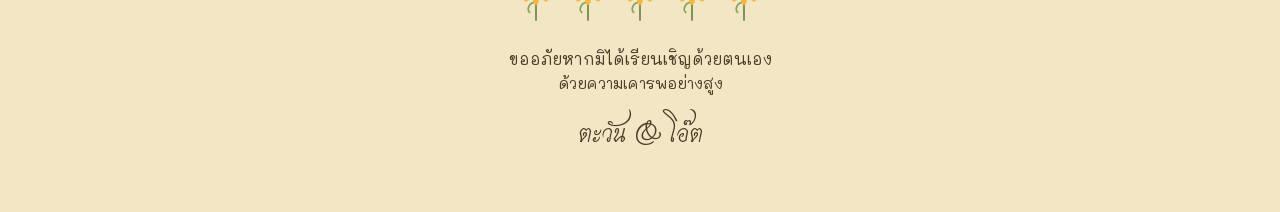
==== commit 1cbfc0fd: "feat: Organize file structure." ====
--- a/index.html
+++ b/index.html
@@ -7,273 +7,7 @@
 <link rel="preconnect" href="https://fonts.googleapis.com">
 <link rel="preconnect" href="https://fonts.gstatic.com" crossorigin>
 <link href="https://fonts.googleapis.com/css2?family=Charmonman:wght@400;700&family=Mali:wght@300;400;500;600;700&display=swap" rel="stylesheet">
-<style>
-  :root{
-    --cream:#FBF3DF;
-    --cream-deep:#F3E6C4;
-    --cream-card:#FFFCF4;
-    --sun:#F3B531;
-    --sun-deep:#DD9A1C;
-    --sun-center:#8B5A2B;
-    --leaf:#7E9A4E;
-    --leaf-deep:#5C7A37;
-    --sky:#A9D3EE;
-    --sky-deep:#7FB8E0;
-    --navy:#2C4A63;
-    --text:#4A3D28;
-    --text-soft:#7A6C51;
-    --shadow: 0 14px 34px rgba(139,90,43,0.14);
-    box-sizing:border-box;
-    padding-top: env(safe-area-inset-top, 0px);
-    padding-bottom: env(safe-area-inset-bottom, 0px);
-  }
-  *,*::before,*::after{box-sizing:inherit;}
-  html{scroll-behavior:smooth; scroll-padding-top: env(safe-area-inset-top, 0px);}
-  html, body{height:100%;}
-  body{
-    margin:0;
-    background:var(--cream);
-    color:var(--text);
-    font-family:'Mali', sans-serif;
-    font-weight:400;
-    overflow-x:hidden;
-    -webkit-font-smoothing:antialiased;
-  }
-  svg {
-    overflow: visible;
-  }
-  h1,h2{
-    font-family:'Charmonman', cursive;
-    font-weight:700;
-    color:var(--navy);
-    margin:0;
-  }
-  img{max-width:100%; display:block;}
-  section{position:relative; padding: 88px 20px; max-width:720px; margin:0 auto;}
-  .section-title{
-    text-align:center;
-    font-size:clamp(2.1rem, 6vw, 2.9rem);
-    margin-bottom:10px;
-  }
-  .section-sub{
-    text-align:center;
-    color:var(--text-soft);
-    font-size:0.98rem;
-    margin:0 0 46px;
-  }
-
-  /* ---------- decorative petals ---------- */
-  .petals-layer{position:fixed; inset:0; pointer-events:none; z-index:30; overflow:hidden;}
-  .petal{
-    position:absolute; top:-30px; will-change:transform,opacity;
-    animation-name:fall; animation-timing-function:linear; animation-iteration-count:1;
-    opacity:0.9;
-  }
-  @keyframes fall{
-    to{ transform: translateY(112vh) translateX(var(--drift,20px)) rotate(var(--spin,180deg)); opacity:0.15; }
-  }
-
-  /* ---------- hero ---------- */
-  .hero{
-    position:relative;
-    min-height:100svh;
-    display:flex; flex-direction:column; align-items:center; justify-content:center;
-    text-align:center;
-    overflow:hidden;
-    padding: calc(60px + env(safe-area-inset-top,0px)) 24px 40px;
-    background:
-      radial-gradient(ellipse 90% 55% at 50% 0%, var(--sky) 0%, rgba(169,211,238,0) 62%),
-      var(--cream);
-  }
-  .cloud{
-    position:absolute; background:#fff; border-radius:100px; opacity:0.85; filter:blur(0.5px);
-    box-shadow: 40px 6px 0 -6px #fff, -46px 10px 0 -10px #fff;
-  }
-  .cloud1{ width:120px; height:40px; top:8%; left:8%; animation:drift 46s linear infinite; }
-  .cloud2{ width:90px; height:32px; top:16%; right:10%; animation:drift 60s linear infinite reverse; }
-  @keyframes drift{
-    from{ transform: translateX(-10vw); }
-    to{ transform: translateX(10vw); }
-  }
-  .sun{
-    position:absolute; top:6%; right:12%; width:90px; height:90px;
-    animation: spin 40s linear infinite;
-    opacity:0.9;
-  }
-  @keyframes spin{ to{ transform:rotate(360deg); } }
-  .bee{
-    position:absolute; font-size:26px; left:-40px; top:38%;
-    animation: fly 13s ease-in-out infinite;
-    filter: drop-shadow(0 3px 4px rgba(0,0,0,0.15));
-  }
-  @keyframes fly{
-    0%{ transform: translate(0,0) rotate(0deg); opacity:0; }
-    6%{ opacity:1; }
-    25%{ transform: translate(28vw,-18px) rotate(8deg); }
-    50%{ transform: translate(55vw,10px) rotate(-6deg); }
-    75%{ transform: translate(80vw,-14px) rotate(6deg); }
-    94%{ opacity:1; }
-    100%{ transform: translate(120vw,0) rotate(0deg); opacity:0; }
-  }
-  .hero-content{ position:relative; z-index:2; }
-  .hero-eyebrow{
-    font-size:1rem; color:var(--navy); letter-spacing:0.02em; margin:0 0 32px;
-    font-weight:500;
-  }
-  .hero-names{
-    font-size:clamp(3rem, 13vw, 5.4rem);
-    line-height:1.05;
-    display:flex; align-items:center; justify-content:center; gap:0.35em; flex-wrap:wrap;
-  }
-  .hero-names .amp{
-    font-size:0.62em; color:var(--sun-deep); transform:translateY(-2px);
-  }
-  .hero-date{
-    margin-top:20px; font-size:1.2rem; color:var(--navy);
-    font-weight:600; letter-spacing:0.04em;
-    background:var(--cream-card); padding:8px 22px; border-radius:40px;
-    display:inline-block; box-shadow:var(--shadow);
-  }
-  .sunflower-row{
-    position:absolute; left:0; right:0; bottom:-6px;
-    display:flex; justify-content:space-evenly; align-items:flex-end;
-    height:120px; z-index:1; pointer-events:none;
-  }
-  .sunflower-row svg{ width:54px; height:auto; transform-origin:bottom center; animation: sway 4.5s ease-in-out infinite; }
-  .sunflower-row svg:nth-child(odd){ animation-delay:0.6s; width:40px; }
-  .sunflower-row svg:nth-child(3n){ animation-delay:1.2s; width:62px; }
-  @keyframes sway{
-    0%,100%{ transform: rotate(-3deg); }
-    50%{ transform: rotate(3deg); }
-  }
-  .scroll-cue{
-    position:relative; z-index:2; margin-top:46px; background:none; border:none;
-    color:var(--navy); font-family:'Mali'; font-size:0.95rem; cursor:pointer;
-    display:flex; flex-direction:column; align-items:center; gap:4px; opacity:0.85;
-  }
-  .scroll-cue svg{ animation: bob 1.8s ease-in-out infinite; }
-  @keyframes bob{ 0%,100%{ transform:translateY(0);} 50%{ transform:translateY(6px);} }
-
-  /* ---------- reveal on scroll ---------- */
-  .reveal{ opacity:0; transform:translateY(22px); transition:opacity 0.8s ease, transform 0.8s ease; }
-  .reveal.visible{ opacity:1; transform:translateY(0); }
-
-  /* ---------- countdown ---------- */
-  .countdown-section{ text-align:center; }
-  .countdown-grid{
-    display:flex; justify-content:center; gap:14px; flex-wrap:wrap;
-  }
-  .count-box{
-    background:var(--cream-card);
-    border:2px solid var(--sun);
-    border-radius:18px;
-    width:82px; padding:16px 6px;
-    box-shadow:var(--shadow);
-  }
-  .count-box span{
-    display:block; font-size:1.9rem; font-weight:700; color:var(--navy); font-family:'Mali';
-  }
-  .count-box label{ font-size:0.78rem; color:var(--text-soft); }
-
-  /* ---------- story / photo ---------- */
-  .story-section{ text-align:center; }
-  .photo-frame{
-    position:relative; width:min(340px, 78vw); aspect-ratio:1/1; margin:0 auto 34px;
-  }
-  .photo-placeholder{
-    width:100%; height:100%; border-radius:50%;
-    background:var(--cream-card);
-    border:3px dashed var(--sun-deep);
-    display:flex; flex-direction:column; align-items:center; justify-content:center;
-    color:var(--text-soft); gap:8px; overflow:hidden;
-  }
-  .photo-placeholder img{ width:100%; height:100%; object-fit:cover; border-radius:50%; }
-  .placeholder-icon{ font-size:2.4rem; }
-  .photo-wreath{ position:absolute; inset:-26px; width:calc(100% + 52px); height:calc(100% + 52px); pointer-events:none; }
-  .story-text{ max-width:520px; margin:0 auto; line-height:1.9; color:var(--text); font-size:1.05rem; }
-  .story-names{ margin-top:22px; font-family:'Charmonman'; font-size:1.6rem; color:var(--sun-deep); }
-
-  /* ---------- wedding card flip ---------- */
-  .card-section{ text-align:center; }
-  .wedding-card{
-    width:min(450px, 80vw); aspect-ratio:1078/1518; margin:0 auto; perspective:1400px; cursor:pointer;
-  }
-  .wedding-card:focus-visible .wedding-card-inner{ outline:3px solid var(--sun-deep); outline-offset:4px; }
-  .wedding-card-inner{
-    position:relative; width:100%; height:100%; transition:transform 0.9s cubic-bezier(.4,.2,.2,1);
-    transform-style:preserve-3d; border-radius:14px; box-shadow:var(--shadow);
-  }
-  .wedding-card.flipped .wedding-card-inner{ transform:rotateY(180deg); }
-  .wedding-card-face{
-    position:absolute; inset:0; backface-visibility:hidden; border-radius:14px; overflow:hidden;
-    border:6px solid var(--cream-card);
-  }
-  .wedding-card-face img{ width:100%; height:100%; object-fit:cover; }
-  .wedding-card-face.back{ transform:rotateY(180deg); }
-  .card-hint{ margin-top:20px; color:var(--text-soft); font-size:0.92rem; }
-
-  /* ---------- schedule timeline ---------- */
-  .timeline{
-    position:relative; margin-top:10px;
-    padding-left:34px;
-  }
-  .timeline::before{
-    content:''; position:absolute; left:9px; top:6px; bottom:6px; width:2px;
-    background:repeating-linear-gradient(to bottom, var(--sun) 0 8px, transparent 8px 14px);
-  }
-  .timeline-item{ position:relative; padding-bottom:34px; }
-  .timeline-item:last-child{ padding-bottom:0; }
-  .timeline-dot{
-    position:absolute; left:-34px; top:2px; width:20px; height:20px; border-radius:50%;
-    background:var(--sun); border:3px solid var(--cream-card); box-shadow:0 0 0 2px var(--sun-deep);
-    display:flex; align-items:center; justify-content:center; font-size:11px;
-  }
-  .timeline-time{ font-weight:700; color:var(--sun-deep); font-size:1.05rem; }
-  .timeline-label{ color:var(--navy); font-size:1.15rem; margin-top:2px; font-family:'Mali'; font-weight:600;}
-
-  /* ---------- location ---------- */
-  .location-section{ text-align:center; }
-  .location-card{
-    background:var(--cream-card); border-radius:20px; padding:30px 26px;
-    box-shadow:var(--shadow); display:inline-block; max-width:100%;
-    width: 100%;
-  }
-  .location-card p{ margin:6px 0; color:var(--text); }
-  .location-card .village{ font-size:1.2rem; color:var(--navy); font-weight:600; }
-  .map-embed{
-    margin:20px 0 4px; border-radius:14px; overflow:hidden; border:3px solid var(--sun);
-    box-shadow:0 8px 20px rgba(139,90,43,0.12);
-  }
-  .map-embed iframe{ display:block; }
-  .map-btn{
-    display:inline-flex; align-items:center; gap:8px; margin-top:18px;
-    background:var(--leaf); color:#fff; text-decoration:none; font-family:'Mali'; font-weight:600;
-    padding:12px 26px; border-radius:40px; box-shadow:var(--shadow); transition:transform 0.2s ease, background 0.2s ease;
-  }
-  .map-btn:hover{ background:var(--leaf-deep); transform:translateY(-2px); }
-
-  /* ---------- footer ---------- */
-  .footer{
-    background:var(--cream-deep); text-align:center; padding: 60px 24px calc(46px + env(safe-area-inset-bottom,0px));
-    position:relative; overflow:hidden;
-  }
-  .footer-row{ display:flex; justify-content:center; gap:18px; margin-bottom:26px; flex-wrap:wrap; }
-  .footer-row svg{ width:34px; height:auto; opacity:0.9; }
-  .footer p{ margin:4px 0; color:var(--text); }
-  .footer-thanks{ color:var(--text-soft); font-size:0.95rem; }
-  .footer-names{ font-family:'Charmonman'; font-size:1.8rem; color:var(--navy); margin-top:14px !important; }
-
-  @media (prefers-reduced-motion: reduce){
-    .cloud, .sun, .bee, .sunflower-row svg, .scroll-cue svg, .petal{ animation:none !important; }
-    .reveal{ transition:none; }
-  }
-
-  @media (max-width:480px){
-    section{ padding:64px 18px; }
-    .timeline{ padding-left:28px; }
-    .timeline-dot{ left:-28px; }
-  }
-</style>
+<link rel="stylesheet" href="styles/main.css">
 </head>
 <body>
 
@@ -337,6 +71,9 @@
       <svg class="photo-wreath" viewBox="0 0 200 200" aria-hidden="true">
         <g id="wreathFlowers"></g>
       </svg>
+      <span class="photo-zoom-badge" aria-hidden="true">
+        <svg width="20" height="20" viewBox="0 0 24 24" fill="none" stroke="currentColor" stroke-width="2.2" stroke-linecap="round" stroke-linejoin="round"><circle cx="11" cy="11" r="6.5"/><path d="M20 20l-4.2-4.2M11 8.5v5M8.5 11h5"/></svg>
+      </span>
     </div>
     <p class="story-text">
       แม้ทุกวันจะไม่สมบูรณ์แบบ แต่สิ่งที่ไม่เคยเปลี่ยน คือเรายังเลือกที่จะมีกันและกันในชีวิตเสมอ
@@ -416,120 +153,24 @@
   <p class="footer-names">ตะวัน &amp; โอ๊ต</p>
 </footer>
 
-<script>
-(function(){
-  // ---- small reusable sunflower SVG markup ----
-  function sunflowerSVG(){
-    return '<svg viewBox="0 0 60 90" xmlns="http://www.w3.org/2000/svg">'+
-      '<line x1="30" y1="40" x2="30" y2="88" stroke="#5C7A37" stroke-width="3"/>'+
-      '<path d="M30 55 C 18 55, 12 68, 20 74" stroke="#7E9A4E" stroke-width="3" fill="none"/>'+
-      '<g transform="translate(30,26)">'+
-        Array.from({length:10}).map(function(_,i){
-          var angle = i*36;
-          return '<ellipse cx="0" cy="-20" rx="6" ry="14" fill="#F3B531" transform="rotate('+angle+')"/>';
-        }).join('')+
-        '<circle r="11" fill="#8B5A2B"/>'+
-      '</g>'+
-    '</svg>';
-  }
+<!-- ===== Lightbox gallery (zoom + carousel) ===== -->
+<div class="lightbox" id="lightbox" role="dialog" aria-modal="true" aria-label="แกลเลอรี่รูปภาพ" aria-hidden="true">
+  <div class="lb-top">
+    <span class="lb-counter" id="lbCounter" aria-live="polite">1 / 1</span>
+    <div class="lb-tools">
+      <button type="button" class="lb-btn" id="lbZoomOut" aria-label="ซูมออก"><svg width="22" height="22" viewBox="0 0 24 24" fill="none" stroke="currentColor" stroke-width="2" stroke-linecap="round" stroke-linejoin="round" aria-hidden="true"><path d="M5 12h14"/></svg></button>
+      <button type="button" class="lb-btn" id="lbZoomIn" aria-label="ซูมเข้า"><svg width="22" height="22" viewBox="0 0 24 24" fill="none" stroke="currentColor" stroke-width="2" stroke-linecap="round" stroke-linejoin="round" aria-hidden="true"><path d="M12 5v14M5 12h14"/></svg></button>
+      <button type="button" class="lb-btn" id="lbClose" aria-label="ปิดแกลเลอรี่"><svg width="22" height="22" viewBox="0 0 24 24" fill="none" stroke="currentColor" stroke-width="2" stroke-linecap="round" stroke-linejoin="round" aria-hidden="true"><path d="M6 6l12 12M18 6L6 18"/></svg></button>
+    </div>
+  </div>
+  <div class="lb-viewport" id="lbViewport"><div class="lb-track" id="lbTrack"></div></div>
+  <button type="button" class="lb-arrow prev" id="lbPrev" aria-label="รูปก่อนหน้า"><svg width="22" height="22" viewBox="0 0 24 24" fill="none" stroke="currentColor" stroke-width="2" stroke-linecap="round" stroke-linejoin="round" aria-hidden="true"><path d="M15 6l-6 6 6 6"/></svg></button>
+  <button type="button" class="lb-arrow next" id="lbNext" aria-label="รูปถัดไป"><svg width="22" height="22" viewBox="0 0 24 24" fill="none" stroke="currentColor" stroke-width="2" stroke-linecap="round" stroke-linejoin="round" aria-hidden="true"><path d="M9 6l6 6-6 6"/></svg></button>
+  <p class="lb-hint">แตะสองครั้ง / บีบนิ้วเพื่อซูม · ปัดเพื่อเลื่อนรูป</p>
+  <div class="lb-thumbs" id="lbThumbs"></div>
+</div>
 
-  var row = document.getElementById('sunflowerRow');
-  for(var i=0;i<7;i++){ row.insertAdjacentHTML('beforeend', sunflowerSVG()); }
-
-  var wreath = document.getElementById('wreathFlowers');
-  var wreathHTML = '';
-  var count = 8;
-  for(var w=0; w<count; w++){
-    var ang = (360/count)*w;
-    var rad = ang * Math.PI/180;
-    var x = 100 + Math.cos(rad)*92;
-    var y = 100 + Math.sin(rad)*92;
-    wreathHTML += '<g transform="translate('+x+','+y+') rotate('+ang+') scale(0.5)">'+
-      '<g transform="translate(0,10)">'+
-      Array.from({length:8}).map(function(_,i){
-        var a2 = i*45;
-        return '<ellipse cx="0" cy="-14" rx="5" ry="11" fill="#F3B531" transform="rotate('+a2+')"/>';
-      }).join('')+
-      '<circle r="8" fill="#8B5A2B"/>'+
-      '</g></g>';
-  }
-  wreath.innerHTML = wreathHTML;
-
-  var footerFlowers = document.getElementById('footerFlowers');
-  for(var f=0; f<5; f++){ footerFlowers.insertAdjacentHTML('beforeend', sunflowerSVG()); }
-
-  // ---- countdown ----
-  var target = new Date('2026-10-04T08:19:00+07:00').getTime();
-  function updateCountdown(){
-    var now = Date.now();
-    var diff = Math.max(0, target - now);
-    var d = Math.floor(diff/86400000);
-    var h = Math.floor((diff%86400000)/3600000);
-    var m = Math.floor((diff%3600000)/60000);
-    var s = Math.floor((diff%60000)/1000);
-    var pad = function(n){ return String(n).padStart(2,'0'); };
-    var elD = document.getElementById('cd-days');
-    var elH = document.getElementById('cd-hours');
-    var elM = document.getElementById('cd-mins');
-    var elS = document.getElementById('cd-secs');
-    if(elD){ elD.textContent = pad(d); elH.textContent = pad(h); elM.textContent = pad(m); elS.textContent = pad(s); }
-  }
-  updateCountdown();
-  setInterval(updateCountdown, 1000);
-
-  // ---- card flip ----
-  var card = document.getElementById('weddingCard');
-  function toggleCard(){
-    var flipped = card.classList.toggle('flipped');
-    card.setAttribute('aria-pressed', flipped ? 'true' : 'false');
-  }
-  card.addEventListener('click', toggleCard);
-  card.addEventListener('keydown', function(e){
-    if(e.key === 'Enter' || e.key === ' '){ e.preventDefault(); toggleCard(); }
-  });
-
-  // ---- falling petals (cute ambient animation, capped count) ----
-  var prefersReduced = window.matchMedia && window.matchMedia('(prefers-reduced-motion: reduce)').matches;
-  if(!prefersReduced){
-    var layer = document.getElementById('petalsLayer');
-    var colors = ['#F3B531','#F6C862','#E8A93A'];
-    function spawnPetal(){
-      if(layer.children.length > 16) return;
-      var petal = document.createElement('div');
-      petal.className = 'petal';
-      var size = 8 + Math.random()*7;
-      petal.style.width = size+'px';
-      petal.style.height = (size*0.7)+'px';
-      petal.style.left = (Math.random()*100)+'vw';
-      petal.style.background = colors[Math.floor(Math.random()*colors.length)];
-      petal.style.borderRadius = '60% 40% 60% 40%';
-      var duration = 9 + Math.random()*7;
-      petal.style.animationDuration = duration+'s';
-      petal.style.setProperty('--drift', (Math.random()*80-40)+'px');
-      petal.style.setProperty('--spin', (Math.random()*360)+'deg');
-      layer.appendChild(petal);
-      setTimeout(function(){ petal.remove(); }, duration*1000+200);
-    }
-    setInterval(spawnPetal, 1400);
-    spawnPetal();
-  }
-
-  // ---- scroll reveal ----
-  var revealEls = document.querySelectorAll('.reveal');
-  if('IntersectionObserver' in window){
-    var io = new IntersectionObserver(function(entries){
-      entries.forEach(function(entry){
-        if(entry.isIntersecting){
-          entry.target.classList.add('visible');
-          io.unobserve(entry.target);
-        }
-      });
-    }, { threshold: 0.15 });
-    revealEls.forEach(function(el){ io.observe(el); });
-  } else {
-    revealEls.forEach(function(el){ el.classList.add('visible'); });
-  }
-})();
-</script>
+<script src="scripts/sunflower-effect.js" async></script>
+<script src="scripts/gallery.js" async></script>
 </body>
 </html>
--- a/styles/main.css
+++ b/styles/main.css
@@ -0,0 +1,374 @@
+
+  :root{
+    --cream:#FBF3DF;
+    --cream-deep:#F3E6C4;
+    --cream-card:#FFFCF4;
+    --sun:#F3B531;
+    --sun-deep:#DD9A1C;
+    --sun-center:#8B5A2B;
+    --leaf:#7E9A4E;
+    --leaf-deep:#5C7A37;
+    --sky:#A9D3EE;
+    --sky-deep:#7FB8E0;
+    --navy:#2C4A63;
+    --text:#4A3D28;
+    --text-soft:#7A6C51;
+    --shadow: 0 14px 34px rgba(139,90,43,0.14);
+    box-sizing:border-box;
+    padding-top: env(safe-area-inset-top, 0px);
+    padding-bottom: env(safe-area-inset-bottom, 0px);
+  }
+  *,*::before,*::after{box-sizing:inherit;}
+  html{scroll-behavior:smooth; scroll-padding-top: env(safe-area-inset-top, 0px);}
+  html, body{height:100%;}
+  body{
+    margin:0;
+    background:var(--cream);
+    color:var(--text);
+    font-family:'Mali', sans-serif;
+    font-weight:400;
+    overflow-x:hidden;
+    -webkit-font-smoothing:antialiased;
+  }
+  svg {
+    overflow: visible;
+  }
+  h1,h2{
+    font-family:'Charmonman', cursive;
+    font-weight:700;
+    color:var(--navy);
+    margin:0;
+  }
+  img{max-width:100%; display:block;}
+  section{position:relative; padding: 88px 20px; max-width:720px; margin:0 auto;}
+  .section-title{
+    text-align:center;
+    font-size:clamp(2.1rem, 6vw, 2.9rem);
+    margin-bottom:10px;
+  }
+  .section-sub{
+    text-align:center;
+    color:var(--text-soft);
+    font-size:0.98rem;
+    margin:0 0 46px;
+  }
+
+  /* ---------- decorative petals ---------- */
+  .petals-layer{position:fixed; inset:0; pointer-events:none; z-index:30; overflow:hidden;}
+  .petal{
+    position:absolute; top:-30px; will-change:transform,opacity;
+    animation-name:fall; animation-timing-function:linear; animation-iteration-count:1;
+    opacity:0.9;
+  }
+  @keyframes fall{
+    to{ transform: translateY(112vh) translateX(var(--drift,20px)) rotate(var(--spin,180deg)); opacity:0.15; }
+  }
+
+  /* ---------- hero ---------- */
+  .hero{
+    position:relative;
+    min-height:100svh;
+    display:flex; flex-direction:column; align-items:center; justify-content:center;
+    text-align:center;
+    overflow:hidden;
+    padding: calc(60px + env(safe-area-inset-top,0px)) 24px 40px;
+    background:
+      radial-gradient(ellipse 90% 55% at 50% 0%, var(--sky) 0%, rgba(169,211,238,0) 62%),
+      var(--cream);
+  }
+  .cloud{
+    position:absolute; background:#fff; border-radius:100px; opacity:0.85; filter:blur(0.5px);
+    box-shadow: 40px 6px 0 -6px #fff, -46px 10px 0 -10px #fff;
+  }
+  .cloud1{ width:120px; height:40px; top:8%; left:8%; animation:drift 46s linear infinite; }
+  .cloud2{ width:90px; height:32px; top:16%; right:10%; animation:drift 60s linear infinite reverse; }
+  @keyframes drift{
+    from{ transform: translateX(-10vw); }
+    to{ transform: translateX(10vw); }
+  }
+  .sun{
+    position:absolute; top:6%; right:12%; width:90px; height:90px;
+    animation: spin 40s linear infinite;
+    opacity:0.9;
+  }
+  @keyframes spin{ to{ transform:rotate(360deg); } }
+  .bee{
+    position:absolute; font-size:26px; left:-40px; top:38%;
+    animation: fly 13s ease-in-out infinite;
+    filter: drop-shadow(0 3px 4px rgba(0,0,0,0.15));
+  }
+  @keyframes fly{
+    0%{ transform: translate(0,0) rotate(0deg); opacity:0; }
+    6%{ opacity:1; }
+    25%{ transform: translate(28vw,-18px) rotate(8deg); }
+    50%{ transform: translate(55vw,10px) rotate(-6deg); }
+    75%{ transform: translate(80vw,-14px) rotate(6deg); }
+    94%{ opacity:1; }
+    100%{ transform: translate(120vw,0) rotate(0deg); opacity:0; }
+  }
+  .hero-content{ position:relative; z-index:2; }
+  .hero-eyebrow{
+    font-size:1rem; color:var(--navy); letter-spacing:0.02em; margin:0 0 32px;
+    font-weight:500;
+  }
+  .hero-names{
+    font-size:clamp(3rem, 13vw, 5.4rem);
+    line-height:1.05;
+    display:flex; align-items:center; justify-content:center; gap:0.35em; flex-wrap:wrap;
+  }
+  .hero-names .amp{
+    font-size:0.62em; color:var(--sun-deep); transform:translateY(-2px);
+  }
+  .hero-date{
+    margin-top:20px; font-size:1.2rem; color:var(--navy);
+    font-weight:600; letter-spacing:0.04em;
+    background:var(--cream-card); padding:8px 22px; border-radius:40px;
+    display:inline-block; box-shadow:var(--shadow);
+  }
+  .sunflower-row{
+    position:absolute; left:0; right:0; bottom:-6px;
+    display:flex; justify-content:space-evenly; align-items:flex-end;
+    height:120px; z-index:1; pointer-events:none;
+  }
+  .sunflower-row svg{ width:54px; height:auto; transform-origin:bottom center; animation: sway 4.5s ease-in-out infinite; }
+  .sunflower-row svg:nth-child(odd){ animation-delay:0.6s; width:40px; }
+  .sunflower-row svg:nth-child(3n){ animation-delay:1.2s; width:62px; }
+  @keyframes sway{
+    0%,100%{ transform: rotate(-3deg); }
+    50%{ transform: rotate(3deg); }
+  }
+  .scroll-cue{
+    position:relative; z-index:2; margin-top:46px; background:none; border:none;
+    color:var(--navy); font-family:'Mali'; font-size:0.95rem; cursor:pointer;
+    display:flex; flex-direction:column; align-items:center; gap:4px; opacity:0.85;
+  }
+  .scroll-cue svg{ animation: bob 1.8s ease-in-out infinite; }
+  @keyframes bob{ 0%,100%{ transform:translateY(0);} 50%{ transform:translateY(6px);} }
+
+  /* ---------- reveal on scroll ---------- */
+  .reveal{ opacity:0; transform:translateY(22px); transition:opacity 0.8s ease, transform 0.8s ease; }
+  .reveal.visible{ opacity:1; transform:translateY(0); }
+
+  /* ---------- countdown ---------- */
+  .countdown-section{ text-align:center; }
+  .countdown-grid{
+    display:flex; justify-content:center; gap:14px; flex-wrap:wrap;
+  }
+  .count-box{
+    background:var(--cream-card);
+    border:2px solid var(--sun);
+    border-radius:18px;
+    width:82px; padding:16px 6px;
+    box-shadow:var(--shadow);
+  }
+  .count-box span{
+    display:block; font-size:1.9rem; font-weight:700; color:var(--navy); font-family:'Mali';
+  }
+  .count-box label{ font-size:0.78rem; color:var(--text-soft); }
+
+  /* ---------- story / photo ---------- */
+  .story-section{ text-align:center; }
+  .photo-frame{
+    position:relative; width:min(340px, 78vw); aspect-ratio:1/1; margin:0 auto 34px;
+  }
+  .photo-placeholder{
+    width:100%; height:100%; border-radius:50%;
+    background:var(--cream-card);
+    border:3px dashed var(--sun-deep);
+    display:flex; flex-direction:column; align-items:center; justify-content:center;
+    color:var(--text-soft); gap:8px; overflow:hidden; position:relative;
+  }
+  .photo-placeholder img{ width:100%; height:100%; object-fit:cover; border-radius:50%; }
+  .placeholder-icon{ font-size:2.4rem; }
+  .photo-wreath{ position:absolute; inset:-26px; width:calc(100% + 52px); height:calc(100% + 52px); pointer-events:none; }
+  .story-text{ max-width:520px; margin:0 auto; line-height:1.9; color:var(--text); font-size:1.05rem; }
+  .story-names{ margin-top:22px; font-family:'Charmonman'; font-size:1.6rem; color:var(--sun-deep); }
+
+  /* ---------- photo slideshow (fade) ---------- */
+  .photo-placeholder.is-clickable{ cursor:zoom-in; -webkit-tap-highlight-color:transparent; }
+  .photo-placeholder.is-clickable:focus-visible{ outline:3px solid var(--sun-deep); outline-offset:6px; }
+  .photo-placeholder .fade-slide{
+    position:absolute; inset:0; opacity:0; transform:scale(1.07);
+    transition:opacity 1.4s ease, transform 0s linear 1.4s;
+    user-select:none; -webkit-user-drag:none;
+  }
+  .photo-placeholder .fade-slide.leaving{ opacity:1; z-index:1; }
+  .photo-placeholder .fade-slide.active{
+    opacity:1; z-index:2; transform:scale(1);
+    transition:opacity 1.4s ease, transform 6s ease-out;
+  }
+  .photo-zoom-badge{
+    position:absolute; left:70.3%; top:99%; transform:translate(-50%,-50%); z-index:3;
+    width:42px; height:42px; border-radius:50%;
+    background:var(--cream-card); border:2px solid var(--sun); color:var(--sun-deep);
+    box-shadow:var(--shadow); display:flex; align-items:center; justify-content:center;
+    pointer-events:none; transition:transform .25s ease;
+  }
+  .photo-frame:hover .photo-zoom-badge{ transform:translate(-50%,-50%) scale(1.12); }
+
+  /* ---------- lightbox gallery ---------- */
+  .lightbox{
+    position:fixed; inset:0; z-index:100; background:rgba(24,17,8,0.94);
+    opacity:0; visibility:hidden; transition:opacity .3s ease, visibility 0s linear .3s;
+    -webkit-tap-highlight-color:transparent; user-select:none; -webkit-user-select:none;
+  }
+  .lightbox.open{ opacity:1; visibility:visible; transition:opacity .3s ease; }
+  .lb-viewport{ position:absolute; inset:0; overflow:hidden; touch-action:none; }
+  .lb-track{ display:flex; height:100%; transition:transform .45s cubic-bezier(.25,.8,.25,1); will-change:transform; }
+  .lb-slide{
+    flex:0 0 100%; width:100%; height:100%; padding:76px 0; overflow:hidden;
+    display:flex; align-items:center; justify-content:center;
+  }
+  .lb-slide img{
+    max-width:100%; max-height:100%; width:auto; height:auto; object-fit:contain;
+    border-radius:10px; box-shadow:0 20px 60px rgba(0,0,0,.45);
+    transform-origin:center center; will-change:transform; touch-action:none;
+    cursor:zoom-in; -webkit-user-drag:none; user-select:none;
+  }
+  .lb-slide img.zoomed{ cursor:grab; }
+  .lb-slide img.grabbing{ cursor:grabbing; }
+
+  .lb-top{
+    position:absolute; top:0; left:0; right:0; z-index:3;
+    display:flex; align-items:center; justify-content:space-between;
+    padding:calc(12px + env(safe-area-inset-top,0px)) 16px 24px;
+    background:linear-gradient(to bottom, rgba(0,0,0,.55), transparent); pointer-events:none;
+  }
+  .lb-top > *{ pointer-events:auto; }
+  .lb-counter{
+    color:#fff; font-family:'Mali'; font-size:.95rem; letter-spacing:.04em;
+    background:rgba(255,255,255,.14); padding:6px 14px; border-radius:30px;
+    -webkit-backdrop-filter:blur(6px); backdrop-filter:blur(6px);
+  }
+  .lb-tools{ display:flex; gap:8px; }
+  .lb-btn, .lb-arrow{
+    width:44px; height:44px; border-radius:50%; border:none; padding:0;
+    background:rgba(255,252,244,.16); color:#fff; cursor:pointer;
+    display:inline-flex; align-items:center; justify-content:center;
+    -webkit-backdrop-filter:blur(6px); backdrop-filter:blur(6px);
+    transition:background .2s ease, color .2s ease, opacity .2s ease;
+  }
+  .lb-btn:hover, .lb-arrow:hover{ background:rgba(243,181,49,.9); color:#3a2a10; }
+  .lb-btn:focus-visible, .lb-arrow:focus-visible, .lb-thumb:focus-visible{ outline:3px solid var(--sun); outline-offset:2px; }
+  .lb-btn:disabled, .lb-arrow:disabled{ opacity:.3; pointer-events:none; }
+  .lb-arrow{ position:absolute; top:50%; margin-top:-22px; z-index:3; }
+  .lb-arrow.prev{ left:14px; }
+  .lb-arrow.next{ right:14px; }
+
+  .lb-thumbs{
+    position:absolute; left:0; right:0; bottom:0; z-index:3;
+    display:flex; gap:8px; overflow-x:auto; scrollbar-width:none;
+    padding:24px 16px calc(12px + env(safe-area-inset-bottom,0px));
+    background:linear-gradient(to top, rgba(0,0,0,.55), transparent);
+  }
+  .lb-thumbs::-webkit-scrollbar{ display:none; }
+  .lb-thumb:first-child{ margin-left:auto; }
+  .lb-thumb:last-child{ margin-right:auto; }
+  .lb-thumb{
+    flex:0 0 auto; width:48px; height:48px; padding:0; border-radius:10px; overflow:hidden; cursor:pointer;
+    border:2px solid transparent; background:none; opacity:.55;
+    transition:opacity .2s ease, border-color .2s ease, transform .2s ease;
+  }
+  .lb-thumb img{ width:100%; height:100%; object-fit:cover; }
+  .lb-thumb.active{ opacity:1; border-color:var(--sun); transform:scale(1.08); }
+  .lightbox.single .lb-arrow, .lightbox.single .lb-thumbs{ display:none; }
+
+  .lb-hint{
+    position:absolute; left:0; right:0; z-index:3; text-align:center; pointer-events:none;
+    bottom:calc(84px + env(safe-area-inset-bottom,0px));
+    color:rgba(255,255,255,.85); font-size:.82rem; opacity:0;
+  }
+  .lightbox.single .lb-hint{ bottom:calc(24px + env(safe-area-inset-bottom,0px)); }
+  .lightbox.open .lb-hint{ animation:lbHint 4.5s ease .5s forwards; }
+  @keyframes lbHint{ 0%{opacity:0;} 12%,80%{opacity:1;} 100%{opacity:0;} }
+
+  @media (max-width:480px){
+    .lb-arrow{ width:38px; height:38px; margin-top:-19px; }
+    .lb-arrow.prev{ left:8px; } .lb-arrow.next{ right:8px; }
+  }
+  @media (prefers-reduced-motion: reduce){
+    .photo-placeholder .fade-slide, .photo-placeholder .fade-slide.active{ transition:none !important; transform:none; }
+    .lb-track{ transition-duration:.01s; }
+    .lightbox.open .lb-hint{ animation:none; opacity:1; }
+  }
+
+  /* ---------- wedding card flip ---------- */
+  .card-section{ text-align:center; }
+  .wedding-card{
+    width:min(450px, 80vw); aspect-ratio:1078/1518; margin:0 auto; perspective:1400px; cursor:pointer;
+  }
+  .wedding-card:focus-visible .wedding-card-inner{ outline:3px solid var(--sun-deep); outline-offset:4px; }
+  .wedding-card-inner{
+    position:relative; width:100%; height:100%; transition:transform 0.9s cubic-bezier(.4,.2,.2,1);
+    transform-style:preserve-3d; border-radius:14px; box-shadow:var(--shadow);
+  }
+  .wedding-card.flipped .wedding-card-inner{ transform:rotateY(180deg); }
+  .wedding-card-face{
+    position:absolute; inset:0; backface-visibility:hidden; border-radius:14px; overflow:hidden;
+    border:6px solid var(--cream-card);
+  }
+  .wedding-card-face img{ width:100%; height:100%; object-fit:cover; }
+  .wedding-card-face.back{ transform:rotateY(180deg); }
+  .card-hint{ margin-top:20px; color:var(--text-soft); font-size:0.92rem; }
+
+  /* ---------- schedule timeline ---------- */
+  .timeline{
+    position:relative; margin-top:10px;
+    padding-left:34px;
+  }
+  .timeline::before{
+    content:''; position:absolute; left:9px; top:6px; bottom:6px; width:2px;
+    background:repeating-linear-gradient(to bottom, var(--sun) 0 8px, transparent 8px 14px);
+  }
+  .timeline-item{ position:relative; padding-bottom:34px; }
+  .timeline-item:last-child{ padding-bottom:0; }
+  .timeline-dot{
+    position:absolute; left:-34px; top:2px; width:20px; height:20px; border-radius:50%;
+    background:var(--sun); border:3px solid var(--cream-card); box-shadow:0 0 0 2px var(--sun-deep);
+    display:flex; align-items:center; justify-content:center; font-size:11px;
+  }
+  .timeline-time{ font-weight:700; color:var(--sun-deep); font-size:1.05rem; }
+  .timeline-label{ color:var(--navy); font-size:1.15rem; margin-top:2px; font-family:'Mali'; font-weight:600;}
+
+  /* ---------- location ---------- */
+  .location-section{ text-align:center; }
+  .location-card{
+    background:var(--cream-card); border-radius:20px; padding:30px 26px;
+    box-shadow:var(--shadow); display:inline-block; max-width:100%;
+    width: 100%;
+  }
+  .location-card p{ margin:6px 0; color:var(--text); }
+  .location-card .village{ font-size:1.2rem; color:var(--navy); font-weight:600; }
+  .map-embed{
+    margin:20px 0 4px; border-radius:14px; overflow:hidden; border:3px solid var(--sun);
+    box-shadow:0 8px 20px rgba(139,90,43,0.12);
+  }
+  .map-embed iframe{ display:block; }
+  .map-btn{
+    display:inline-flex; align-items:center; gap:8px; margin-top:18px;
+    background:var(--leaf); color:#fff; text-decoration:none; font-family:'Mali'; font-weight:600;
+    padding:12px 26px; border-radius:40px; box-shadow:var(--shadow); transition:transform 0.2s ease, background 0.2s ease;
+  }
+  .map-btn:hover{ background:var(--leaf-deep); transform:translateY(-2px); }
+
+  /* ---------- footer ---------- */
+  .footer{
+    background:var(--cream-deep); text-align:center; padding: 60px 24px calc(46px + env(safe-area-inset-bottom,0px));
+    position:relative; overflow:hidden;
+  }
+  .footer-row{ display:flex; justify-content:center; gap:18px; margin-bottom:26px; flex-wrap:wrap; }
+  .footer-row svg{ width:34px; height:auto; opacity:0.9; }
+  .footer p{ margin:4px 0; color:var(--text); }
+  .footer-thanks{ color:var(--text-soft); font-size:0.95rem; }
+  .footer-names{ font-family:'Charmonman'; font-size:1.8rem; color:var(--navy); margin-top:14px !important; }
+
+  @media (prefers-reduced-motion: reduce){
+    .cloud, .sun, .bee, .sunflower-row svg, .scroll-cue svg, .petal{ animation:none !important; }
+    .reveal{ transition:none; }
+  }
+
+  @media (max-width:480px){
+    section{ padding:64px 18px; }
+    .timeline{ padding-left:28px; }
+    .timeline-dot{ left:-28px; }
+  }
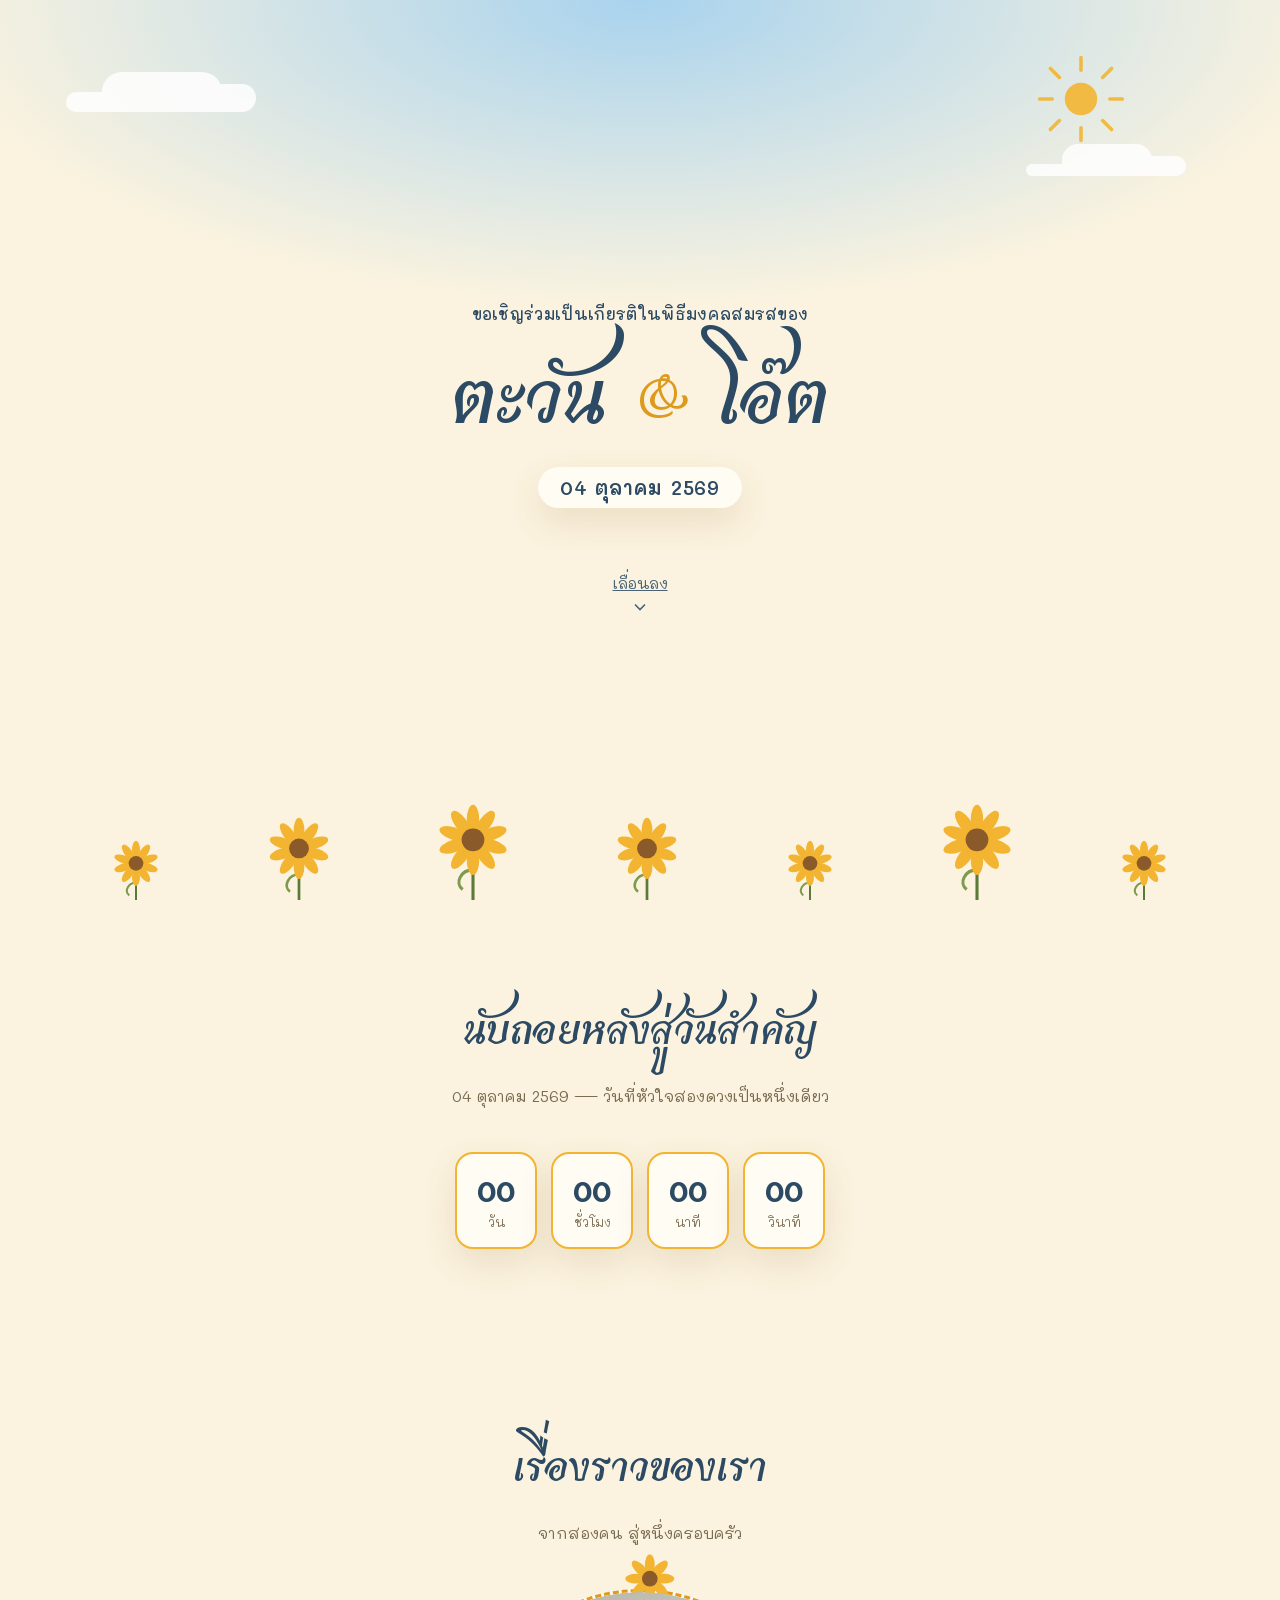
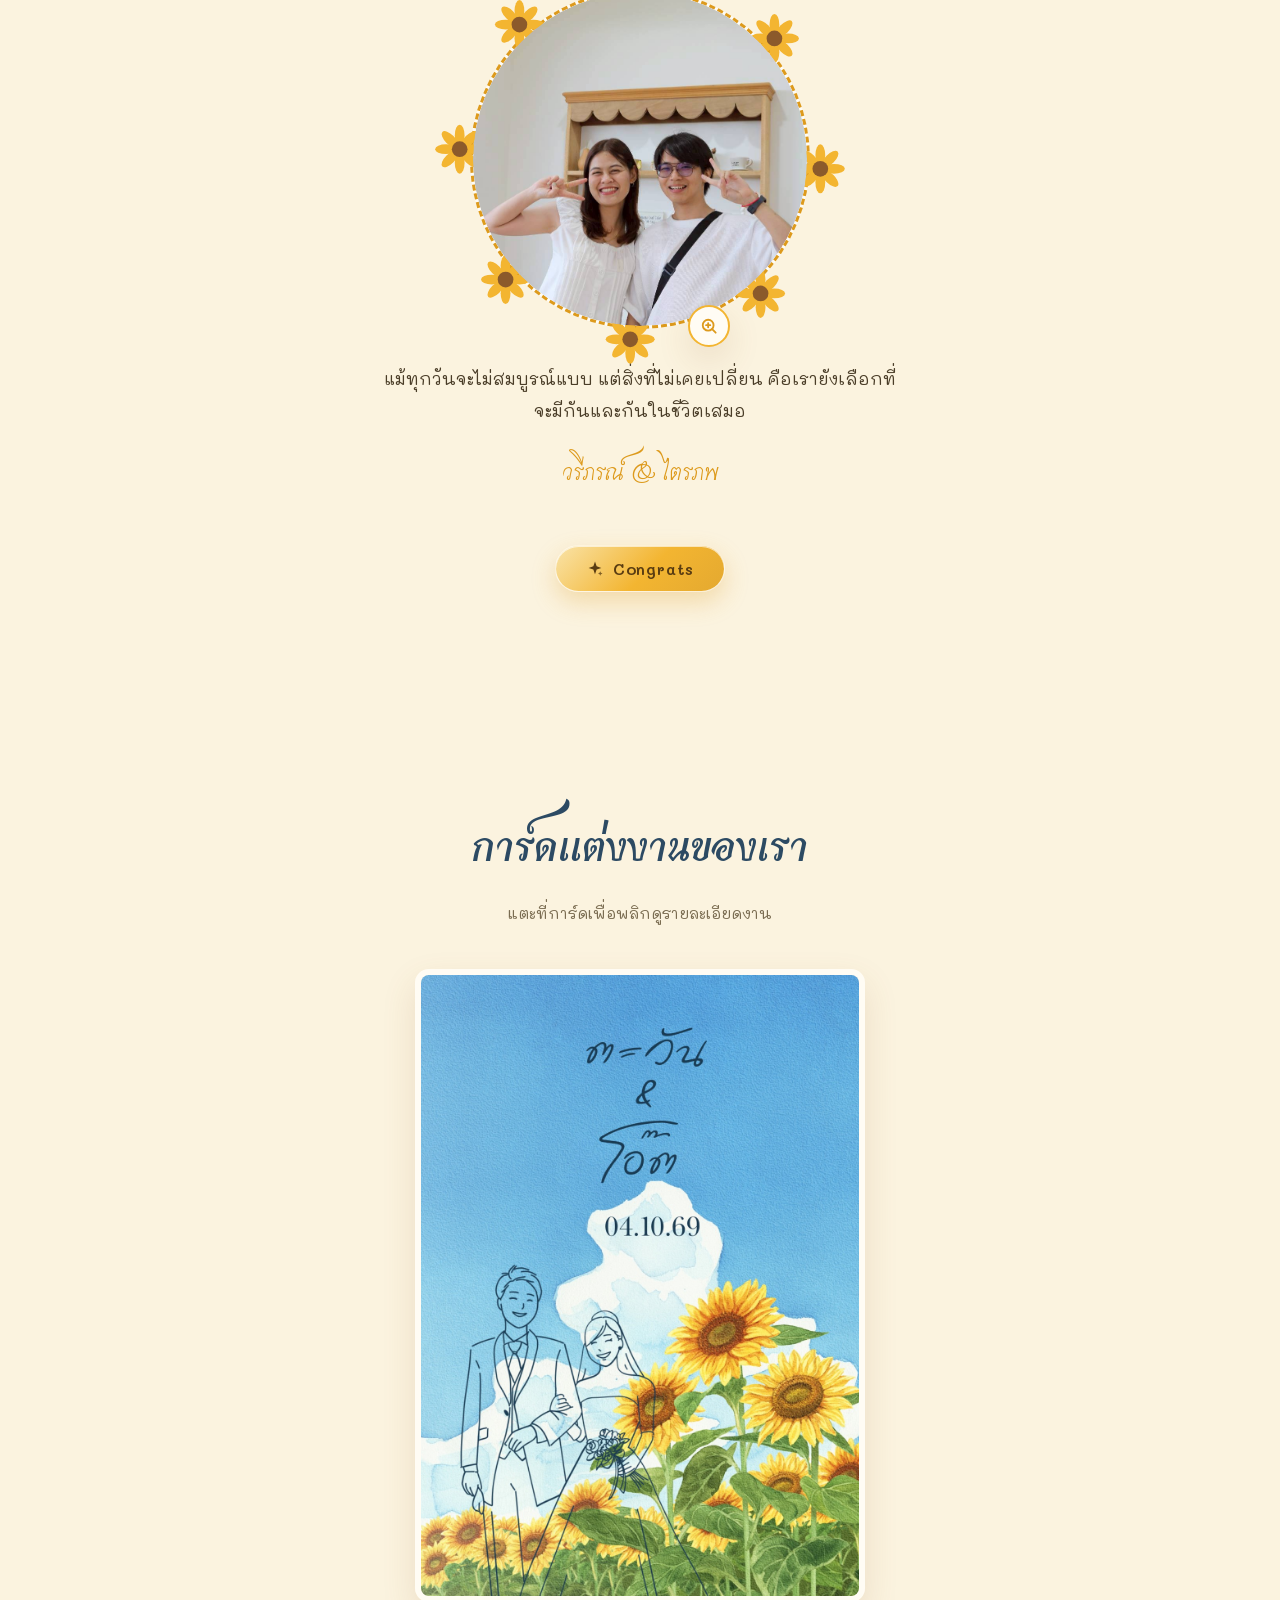
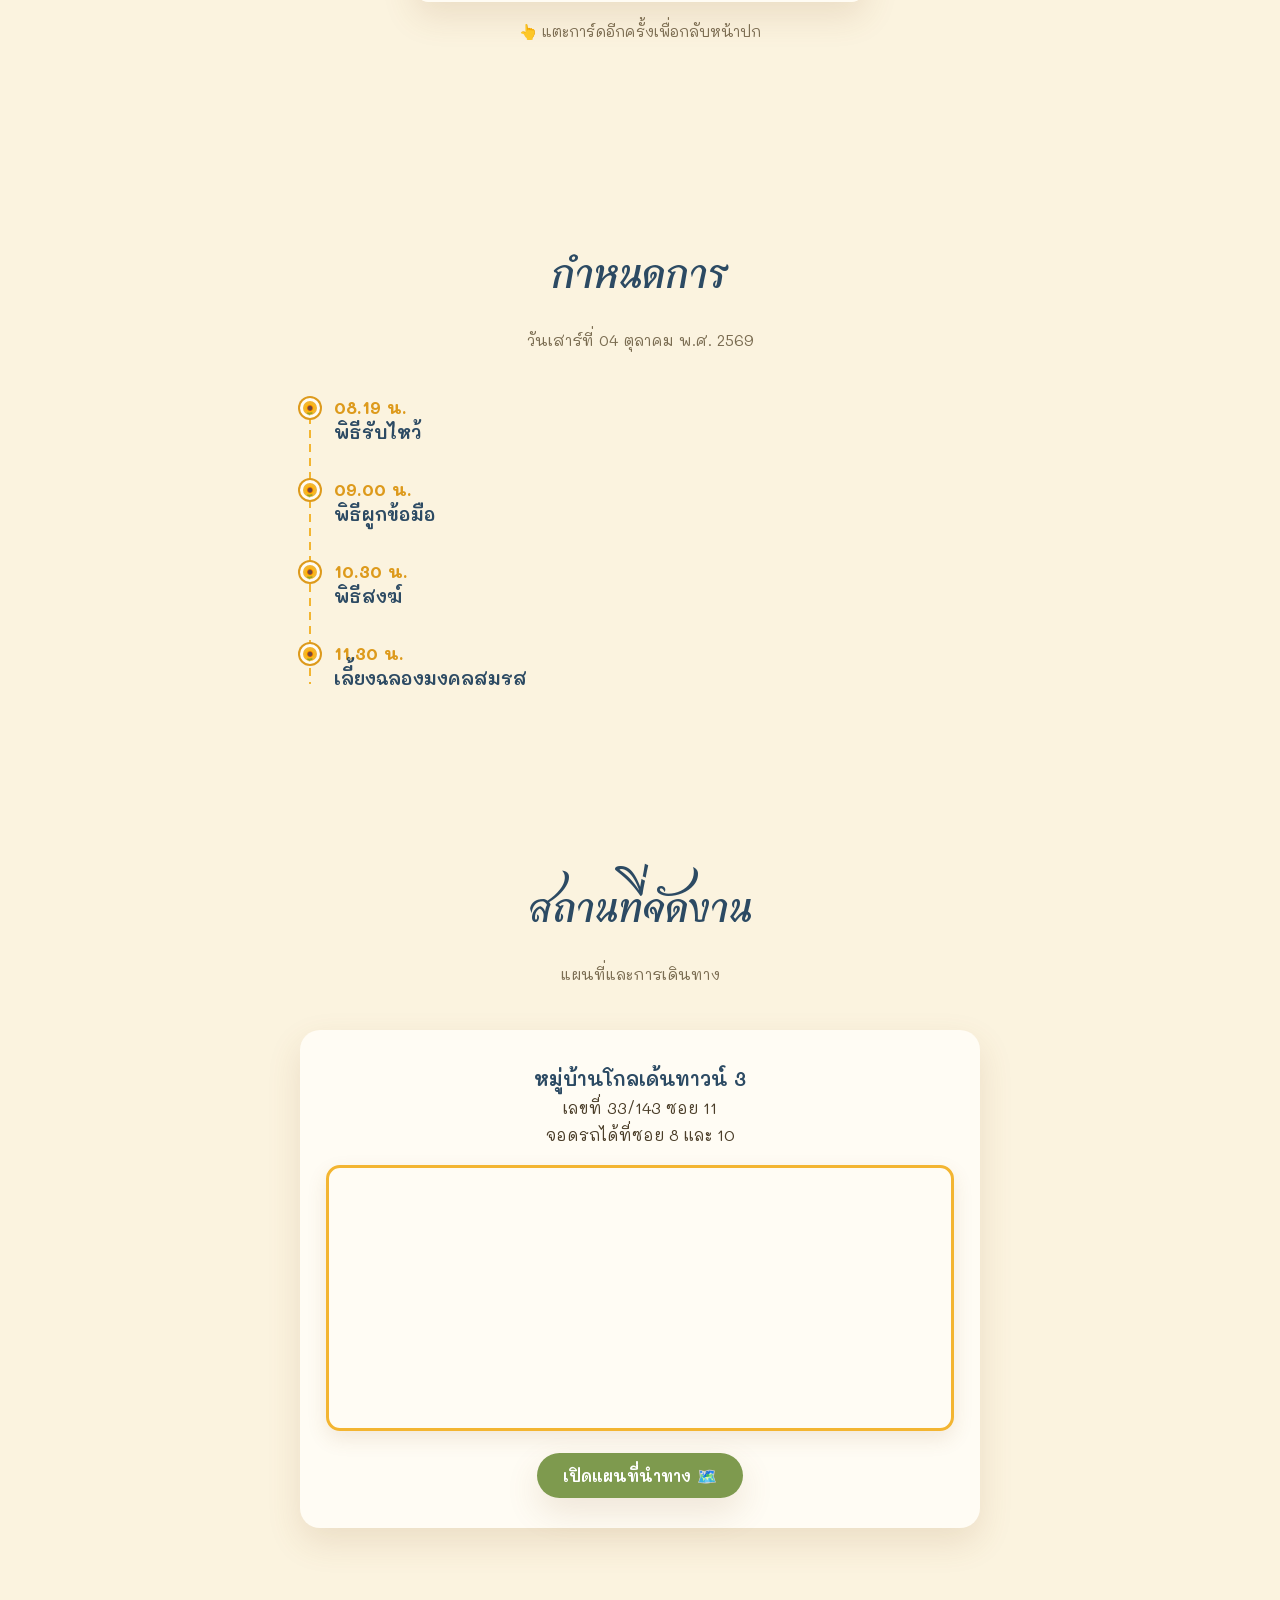
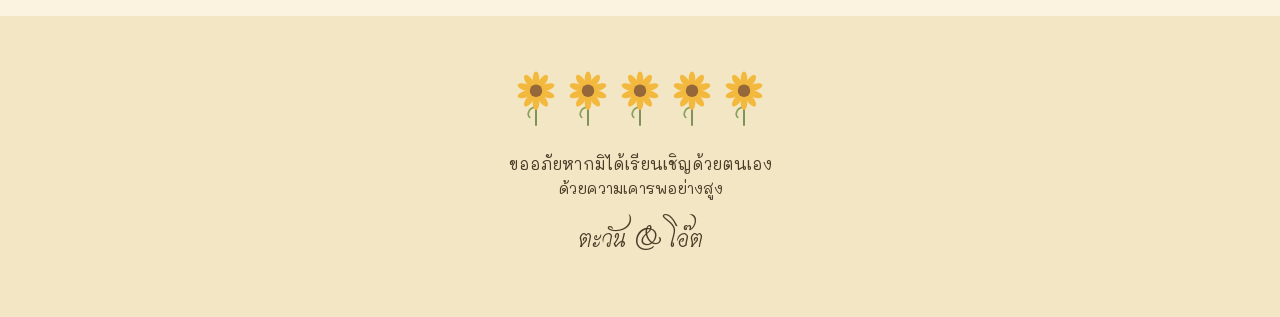
==== commit 5e1d11bf: "feat: Add contrats effect." ====
--- a/index.html
+++ b/index.html
@@ -79,6 +79,11 @@
       แม้ทุกวันจะไม่สมบูรณ์แบบ แต่สิ่งที่ไม่เคยเปลี่ยน คือเรายังเลือกที่จะมีกันและกันในชีวิตเสมอ
     </p>
     <p class="story-names">วรีภรณ์ &amp; ไตรภพ</p>
+    <button type="button" class="congrats-btn" id="congratsBtn" aria-label="แสดงความยินดีกับคู่บ่าวสาว (Congrats)">
+      <svg viewBox="0 0 24 24" fill="currentColor" aria-hidden="true"><path d="M12 2l2.2 6.3 6.3 2.2-6.3 2.2L12 19l-2.2-6.3L3.5 10.5l6.3-2.2z"/><path d="M19 15l.9 2.1L22 18l-2.1.9L19 21l-.9-2.1L16 18l2.1-.9z" opacity=".75"/></svg>
+      <span>Congrats</span>
+    </button>
+    <p class="congrats-thanks" id="congratsThanks" role="status" aria-live="polite"></p>
   </section>
 
   <section class="card-section reveal" id="invite-card">
@@ -172,5 +177,6 @@
 
 <script src="scripts/sunflower-effect.js" async></script>
 <script src="scripts/gallery.js" async></script>
+<script src="scripts/congrats-effect.js" async></script>
 </body>
 </html>
--- a/styles/main.css
+++ b/styles/main.css
@@ -184,6 +184,22 @@
   .story-text{ max-width:520px; margin:0 auto; line-height:1.9; color:var(--text); font-size:1.05rem; }
   .story-names{ margin-top:22px; font-family:'Charmonman'; font-size:1.6rem; color:var(--sun-deep); }
 
+  /* ---------- congrats button ---------- */
+  .congrats-btn{
+    display:inline-flex; align-items:center; gap:9px; margin-top:22px;
+    font-family:'Mali'; font-weight:600; font-size:1rem; letter-spacing:.05em; color:#5a3d12;
+    background:linear-gradient(135deg, #F9E3A8 0%, var(--sun) 55%, #E4A930 100%);
+    border:1.5px solid rgba(255,252,244,.85); border-radius:40px; padding:12px 30px; cursor:pointer;
+    box-shadow:0 10px 24px rgba(221,154,28,.28), inset 0 1px 0 rgba(255,255,255,.65);
+    transition:transform .2s ease, box-shadow .2s ease, filter .2s ease;
+    -webkit-tap-highlight-color:transparent; touch-action:manipulation;
+  }
+  .congrats-btn svg{ width:18px; height:18px; flex:none; }
+  .congrats-btn:hover{ transform:translateY(-2px); box-shadow:0 14px 28px rgba(221,154,28,.34), inset 0 1px 0 rgba(255,255,255,.65); filter:saturate(1.05); }
+  .congrats-btn:active{ transform:translateY(0) scale(.96); }
+  .congrats-btn:focus-visible{ outline:3px solid var(--sun-deep); outline-offset:4px; }
+  .congrats-thanks{ min-height:1.6em; margin:12px 0 0; color:var(--text-soft); font-size:.95rem; }
+
   /* ---------- photo slideshow (fade) ---------- */
   .photo-placeholder.is-clickable{ cursor:zoom-in; -webkit-tap-highlight-color:transparent; }
   .photo-placeholder.is-clickable:focus-visible{ outline:3px solid var(--sun-deep); outline-offset:6px; }
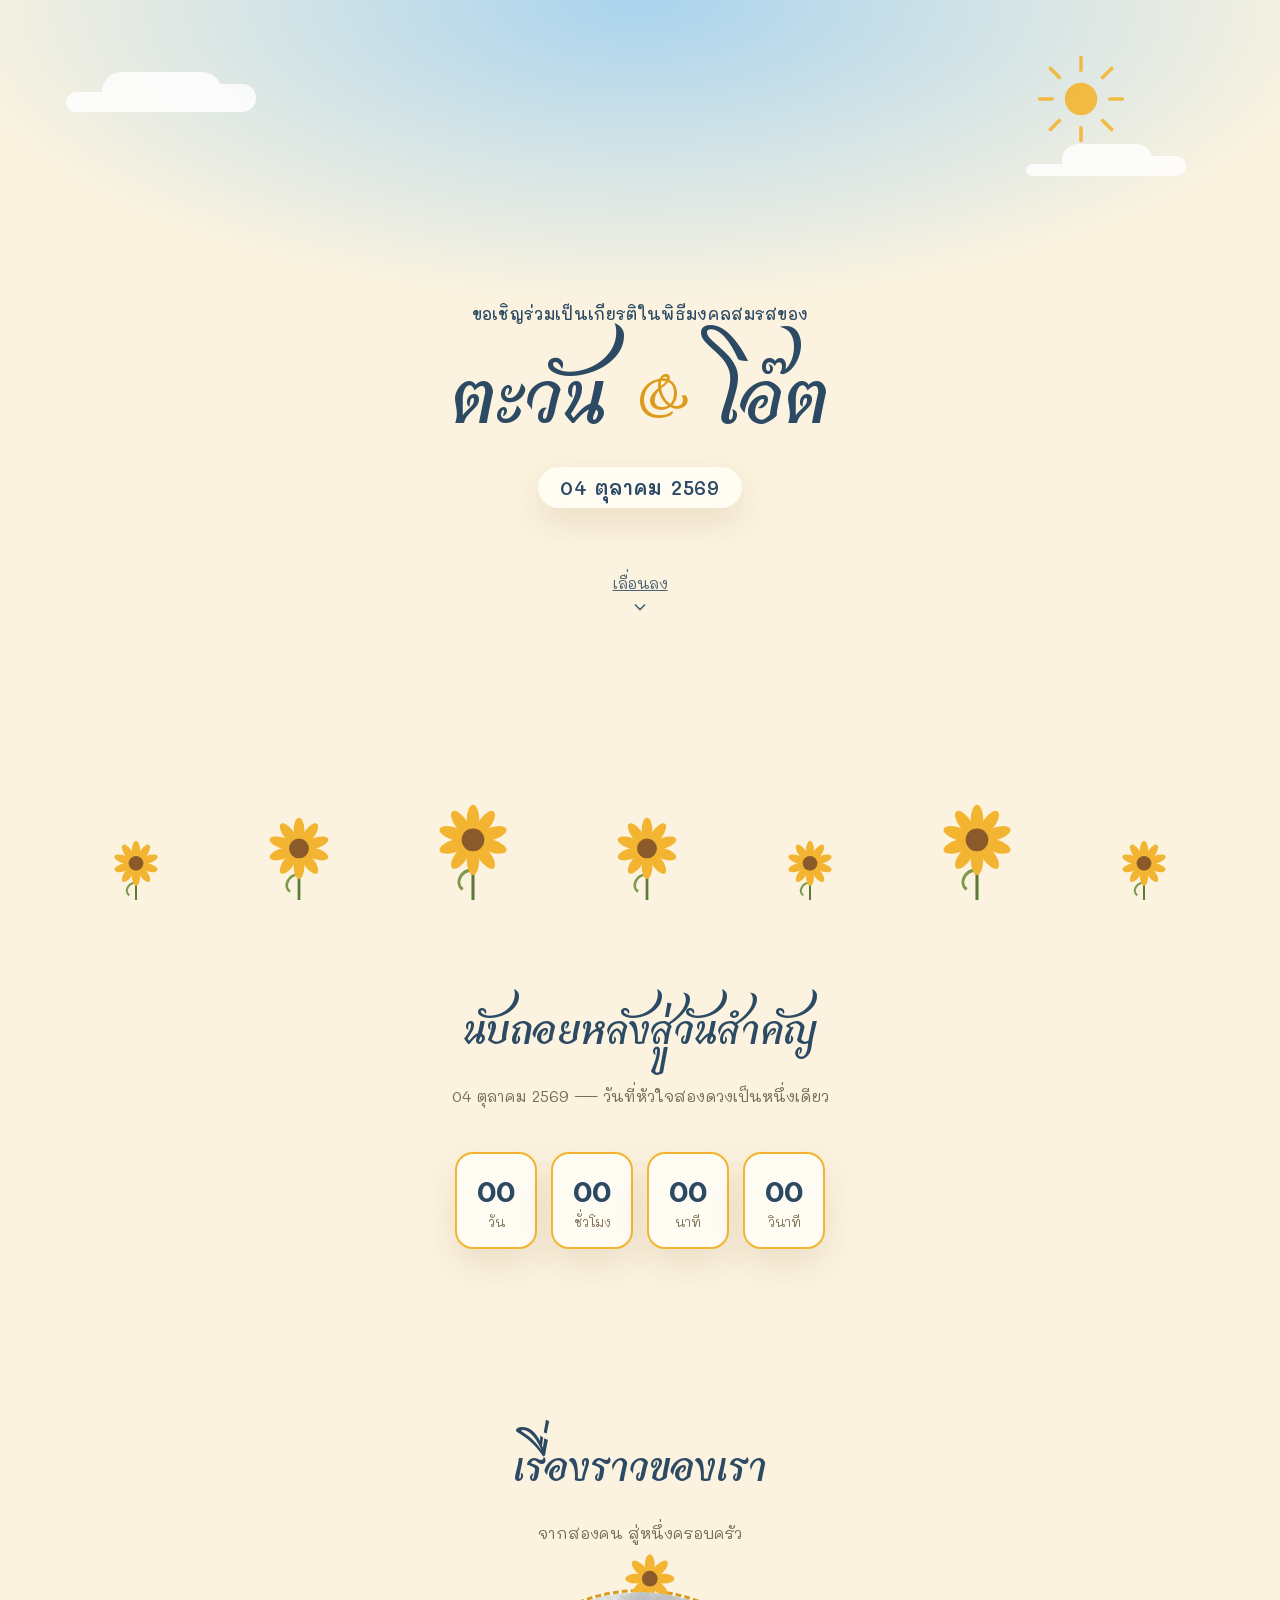
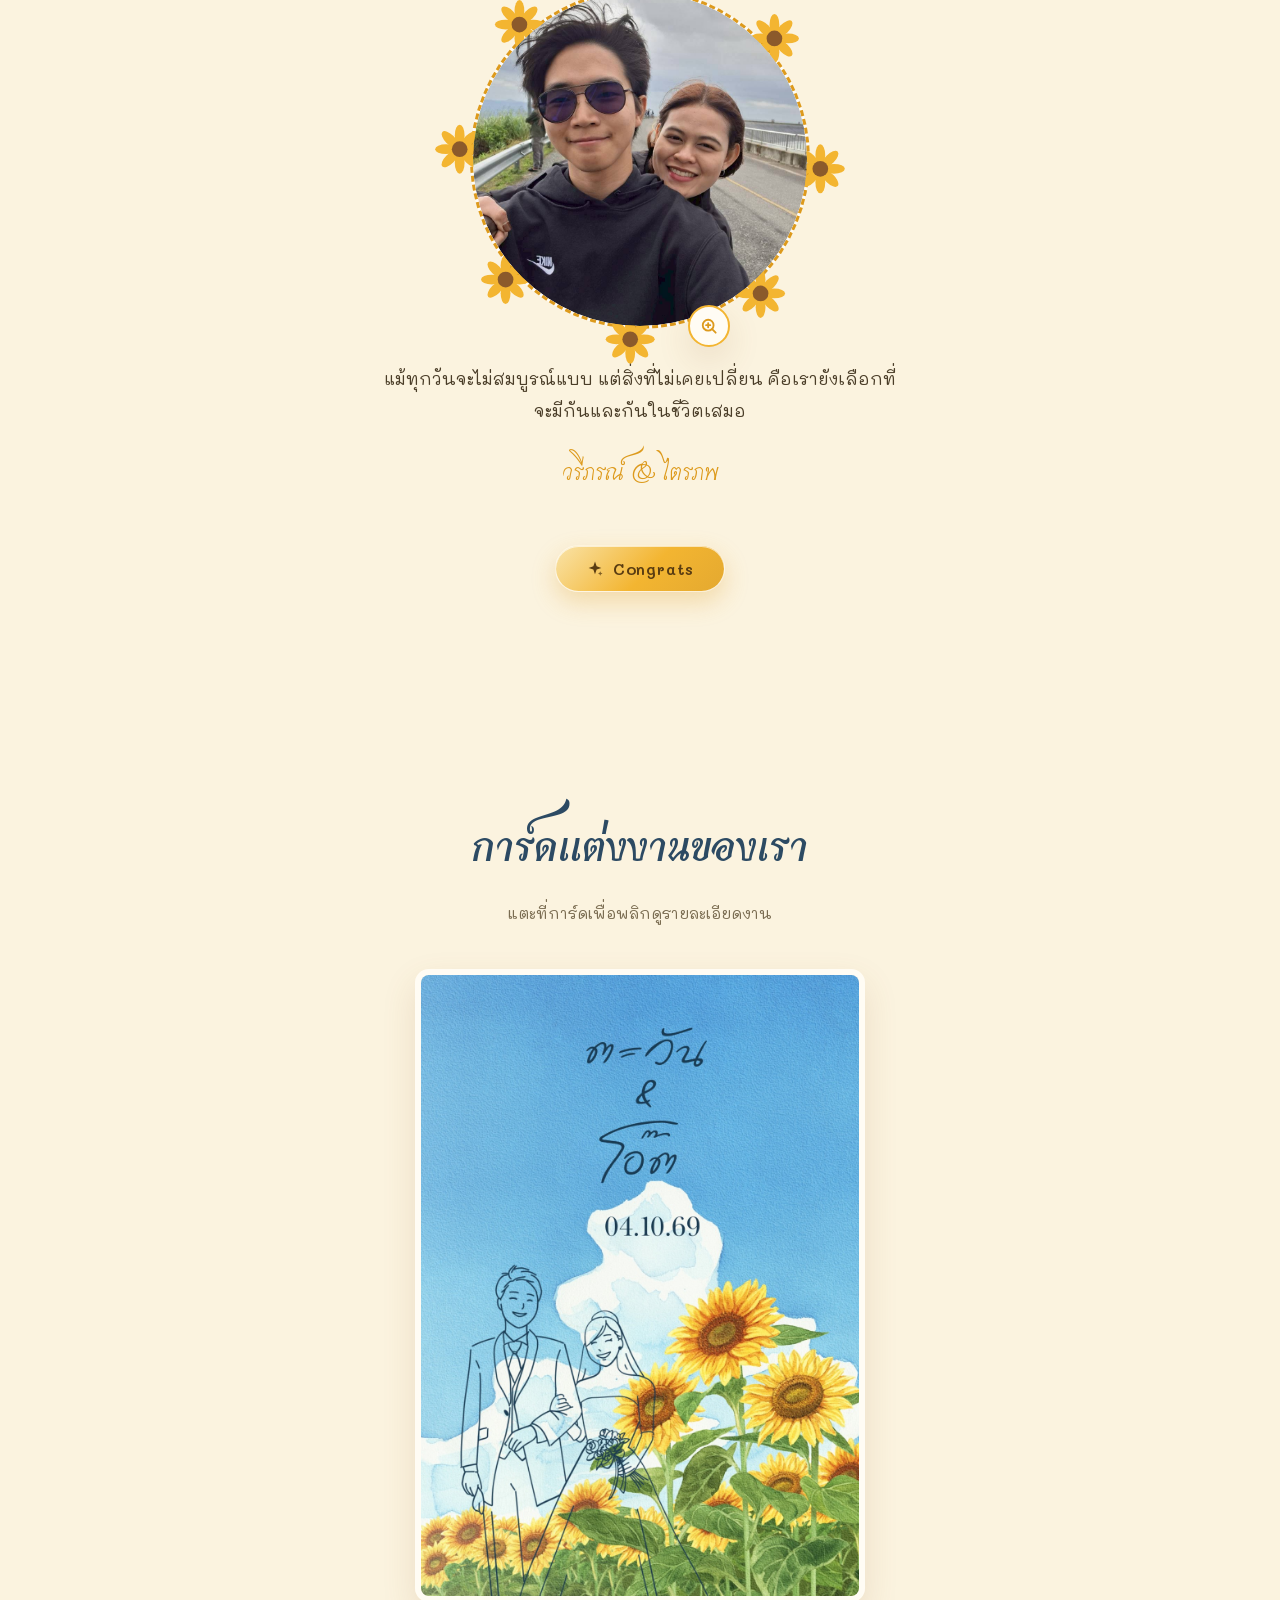
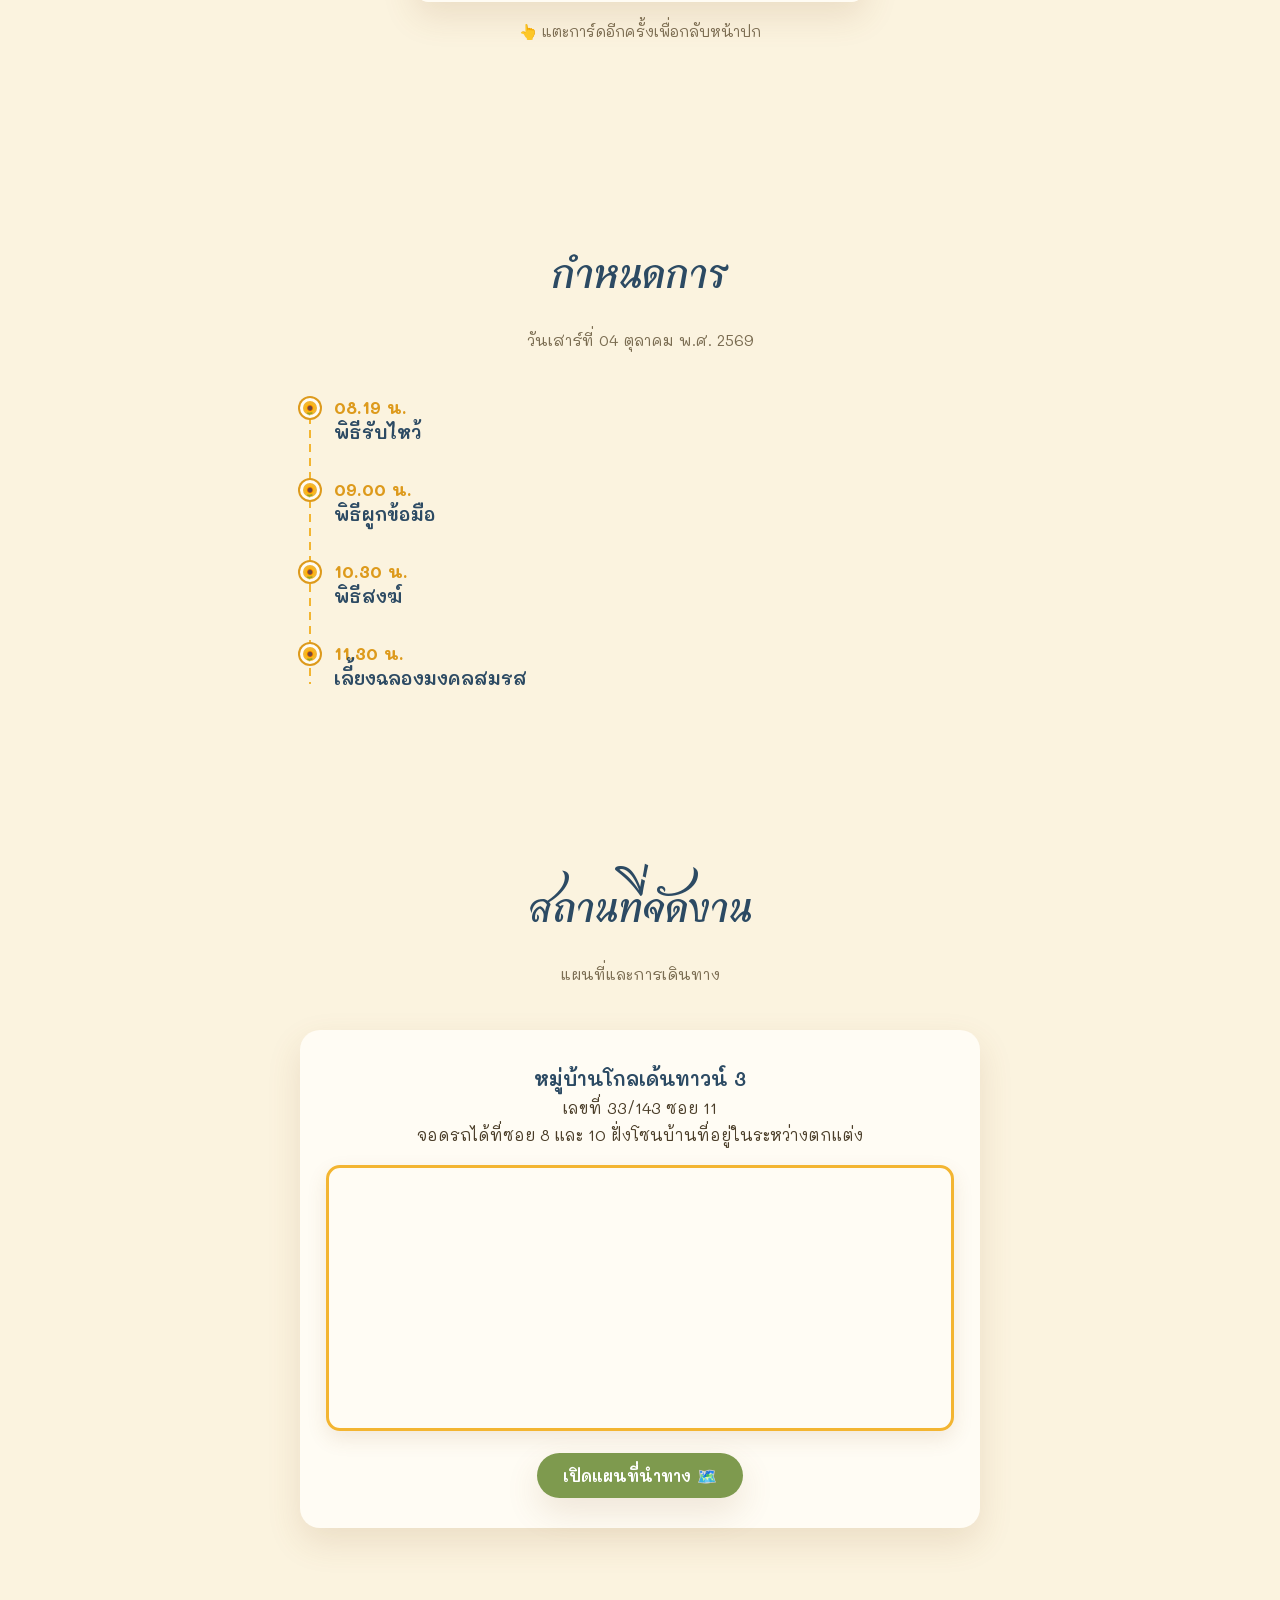
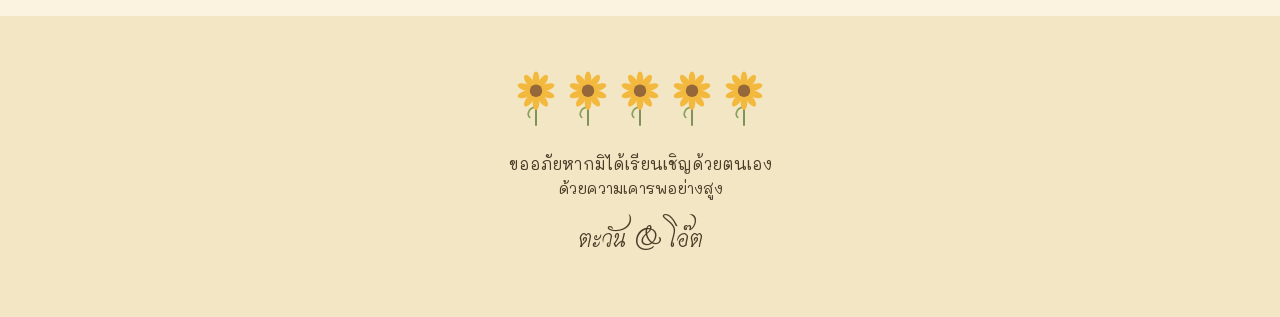
==== commit cd1f67e0: "feat: Update parking detail." ====
--- a/index.html
+++ b/index.html
@@ -4,6 +4,7 @@
 <meta charset="UTF-8">
 <meta name="viewport" content="width=device-width, initial-scale=1, viewport-fit=cover">
 <title>ตะวัน &amp; โอ๊ต — 04.10.2569</title>
+<link rel="icon" href="assets/favicon.ico" type="image/x-icon">
 <link rel="preconnect" href="https://fonts.googleapis.com">
 <link rel="preconnect" href="https://fonts.gstatic.com" crossorigin>
 <link href="https://fonts.googleapis.com/css2?family=Charmonman:wght@400;700&family=Mali:wght@300;400;500;600;700&display=swap" rel="stylesheet">
@@ -134,7 +135,7 @@
     <div class="location-card">
       <p class="village">หมู่บ้านโกลเด้นทาวน์ 3</p>
       <p>เลขที่ 33/143 ซอย 11</p>
-      <p>จอดรถได้ที่ซอย 8 และ 10</p>
+      <p>จอดรถได้ที่ซอย 8 และ 10 ฝั่งโซนบ้านที่อยู่ในระหว่างตกแต่ง</p>
       <div class="map-embed">
         <iframe
           src="https://www.google.com/maps?q=13.5929845,100.3744847&z=16&output=embed"
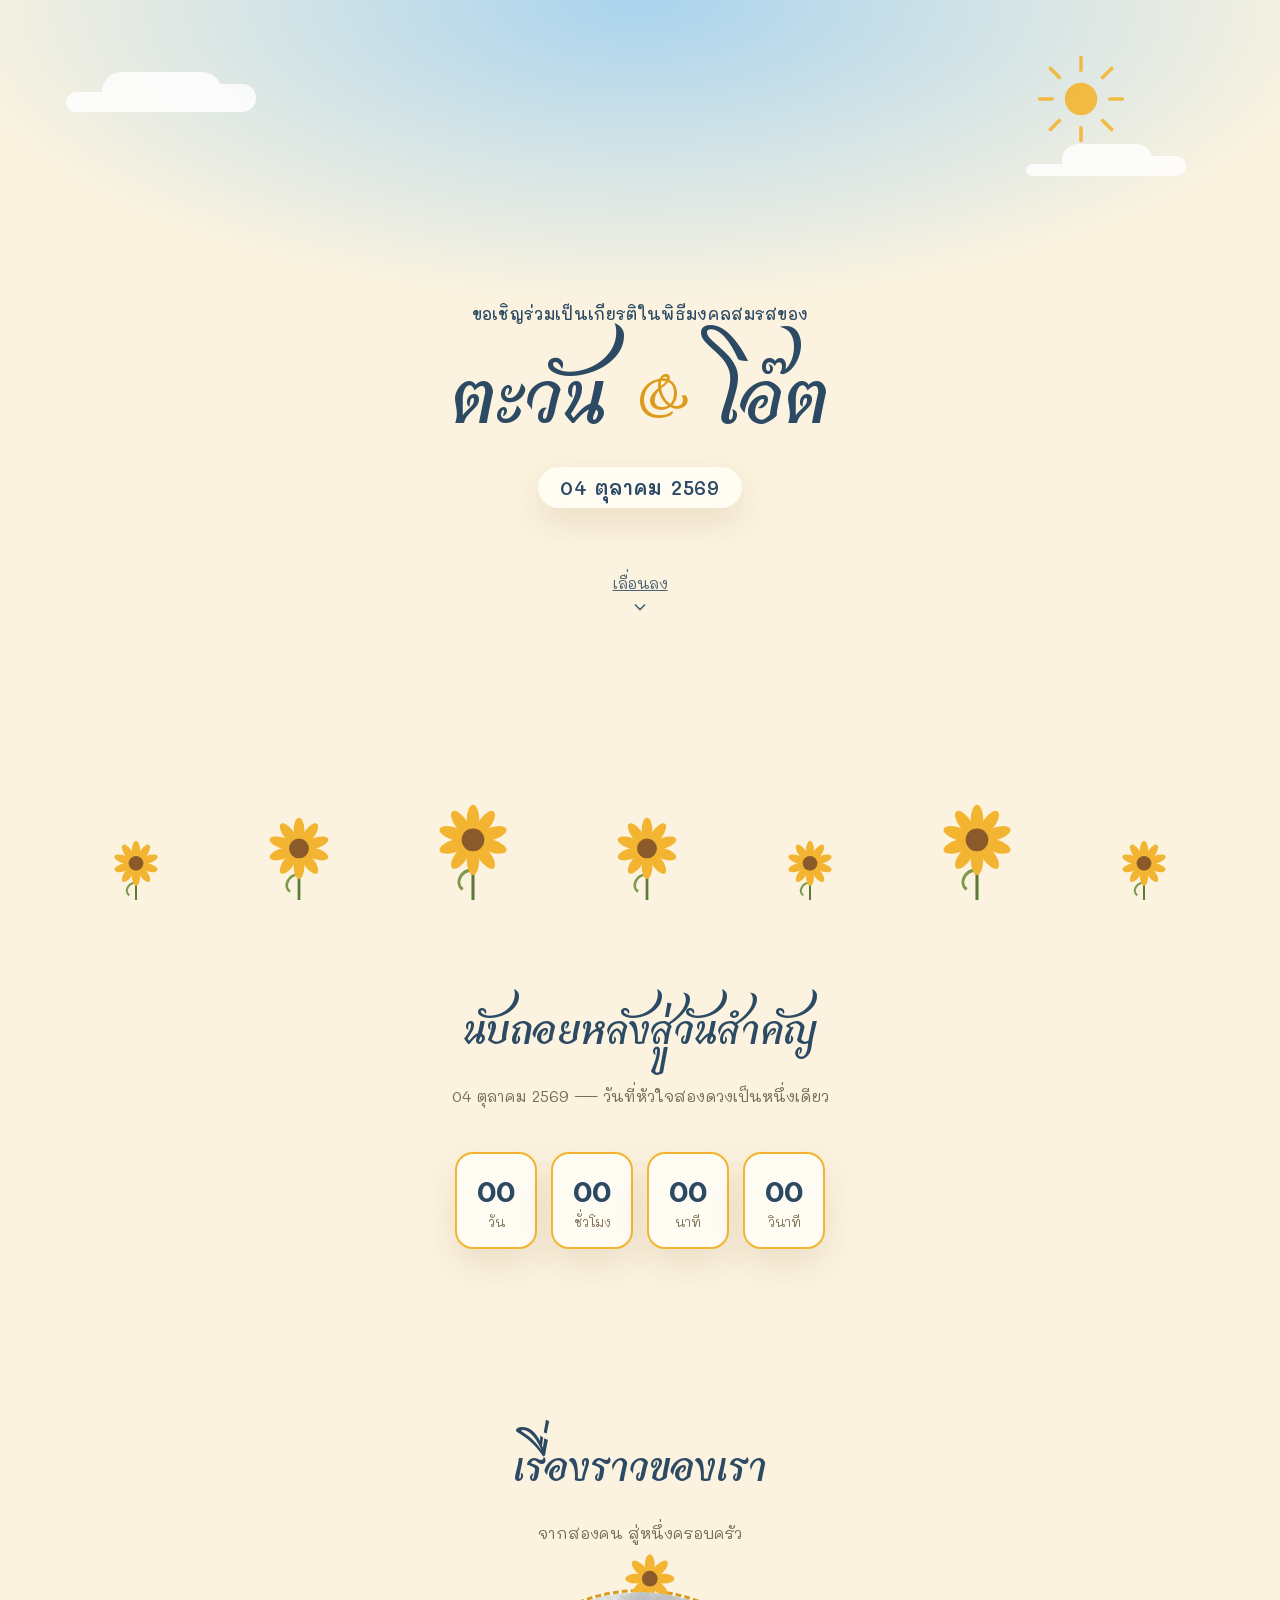
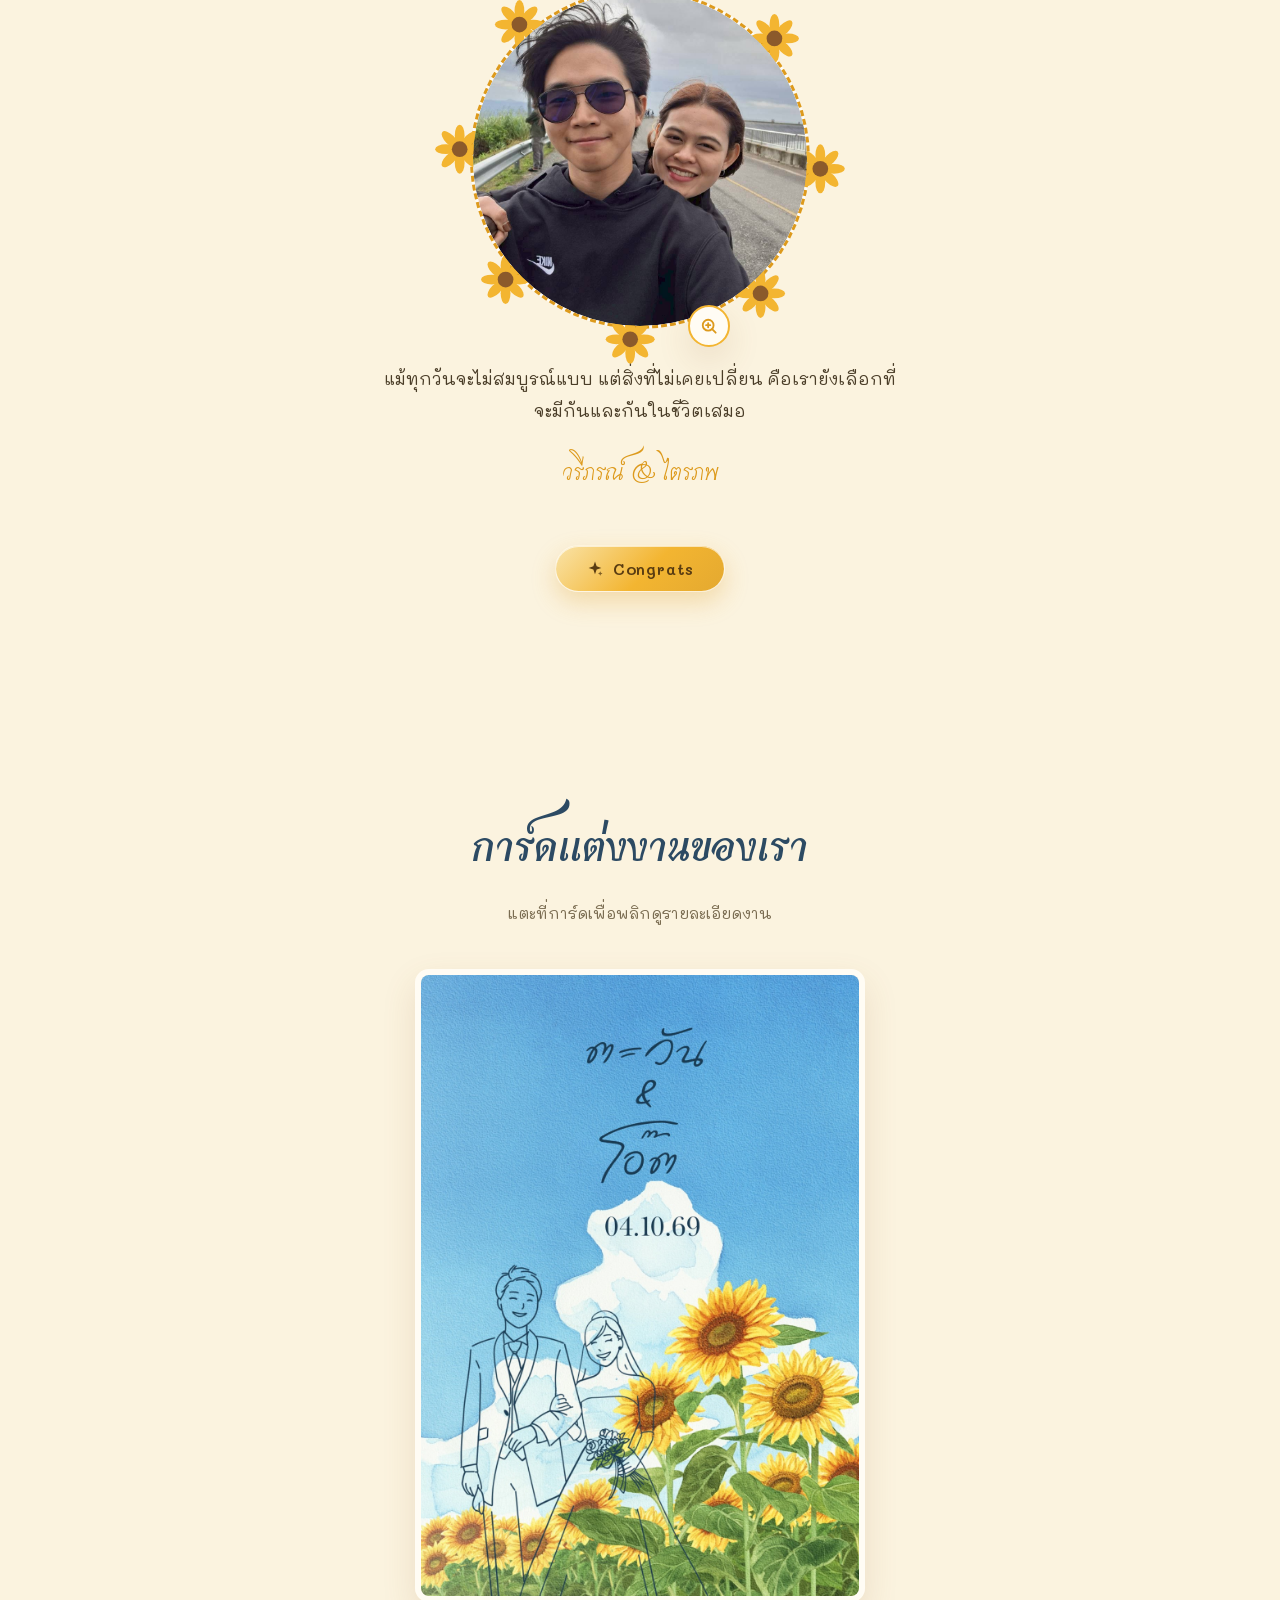
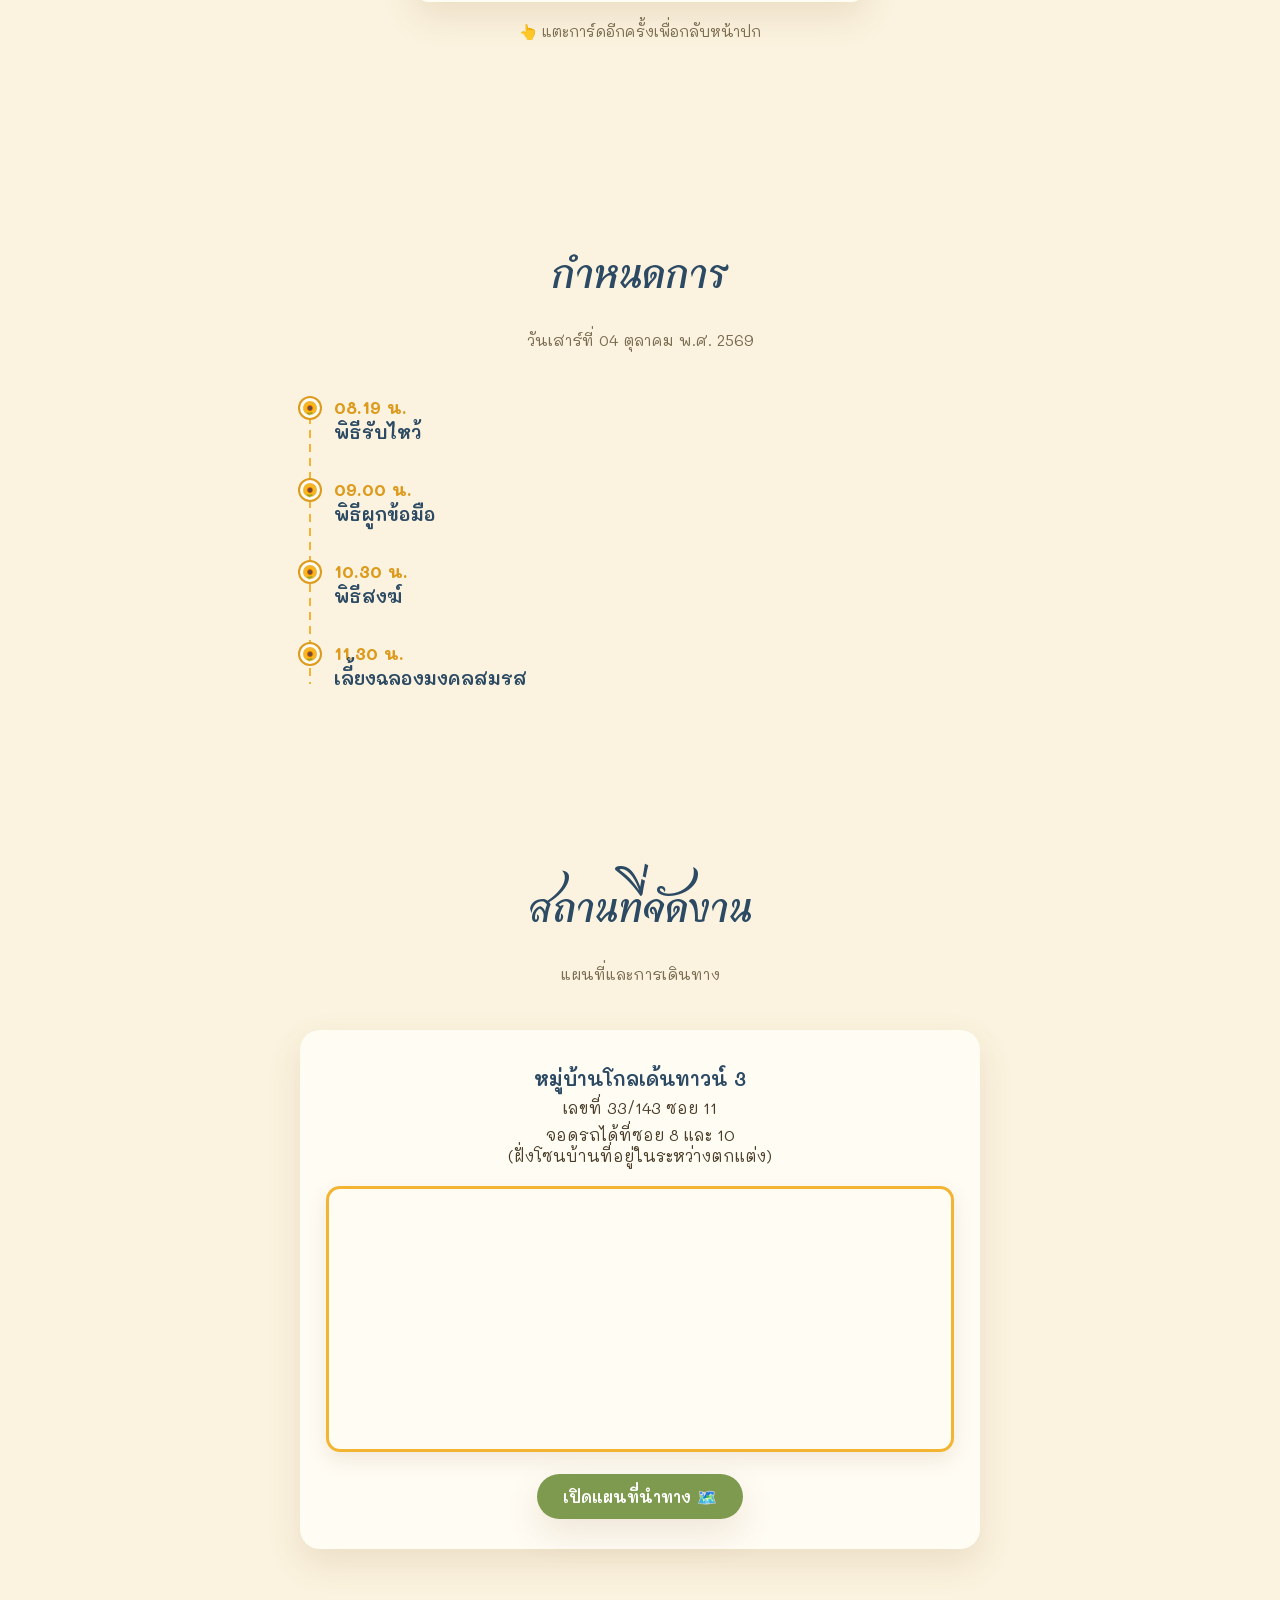
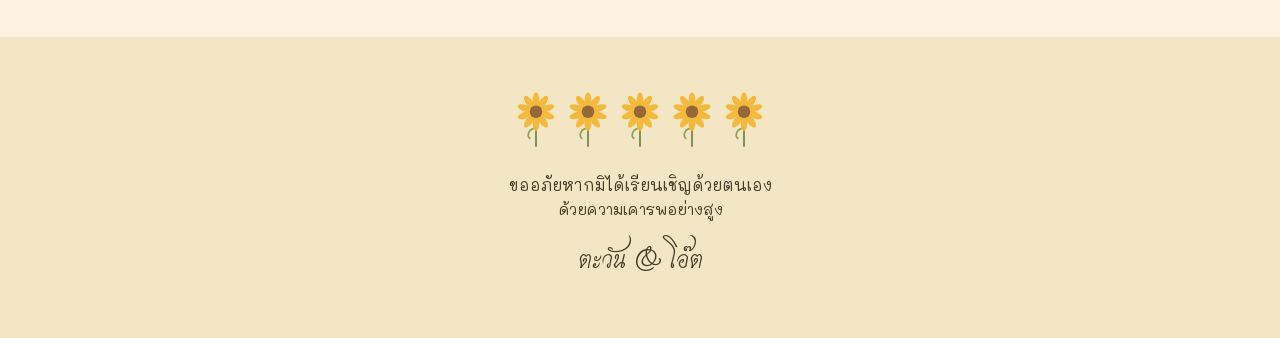
==== commit 8186f09c: "feat: New line for parking zone." ====
--- a/index.html
+++ b/index.html
@@ -135,7 +135,11 @@
     <div class="location-card">
       <p class="village">หมู่บ้านโกลเด้นทาวน์ 3</p>
       <p>เลขที่ 33/143 ซอย 11</p>
-      <p>จอดรถได้ที่ซอย 8 และ 10 ฝั่งโซนบ้านที่อยู่ในระหว่างตกแต่ง</p>
+      <p>
+        จอดรถได้ที่ซอย 8 และ 10
+        <br />
+        (ฝั่งโซนบ้านที่อยู่ในระหว่างตกแต่ง)
+      </p>
       <div class="map-embed">
         <iframe
           src="https://www.google.com/maps?q=13.5929845,100.3744847&z=16&output=embed"
